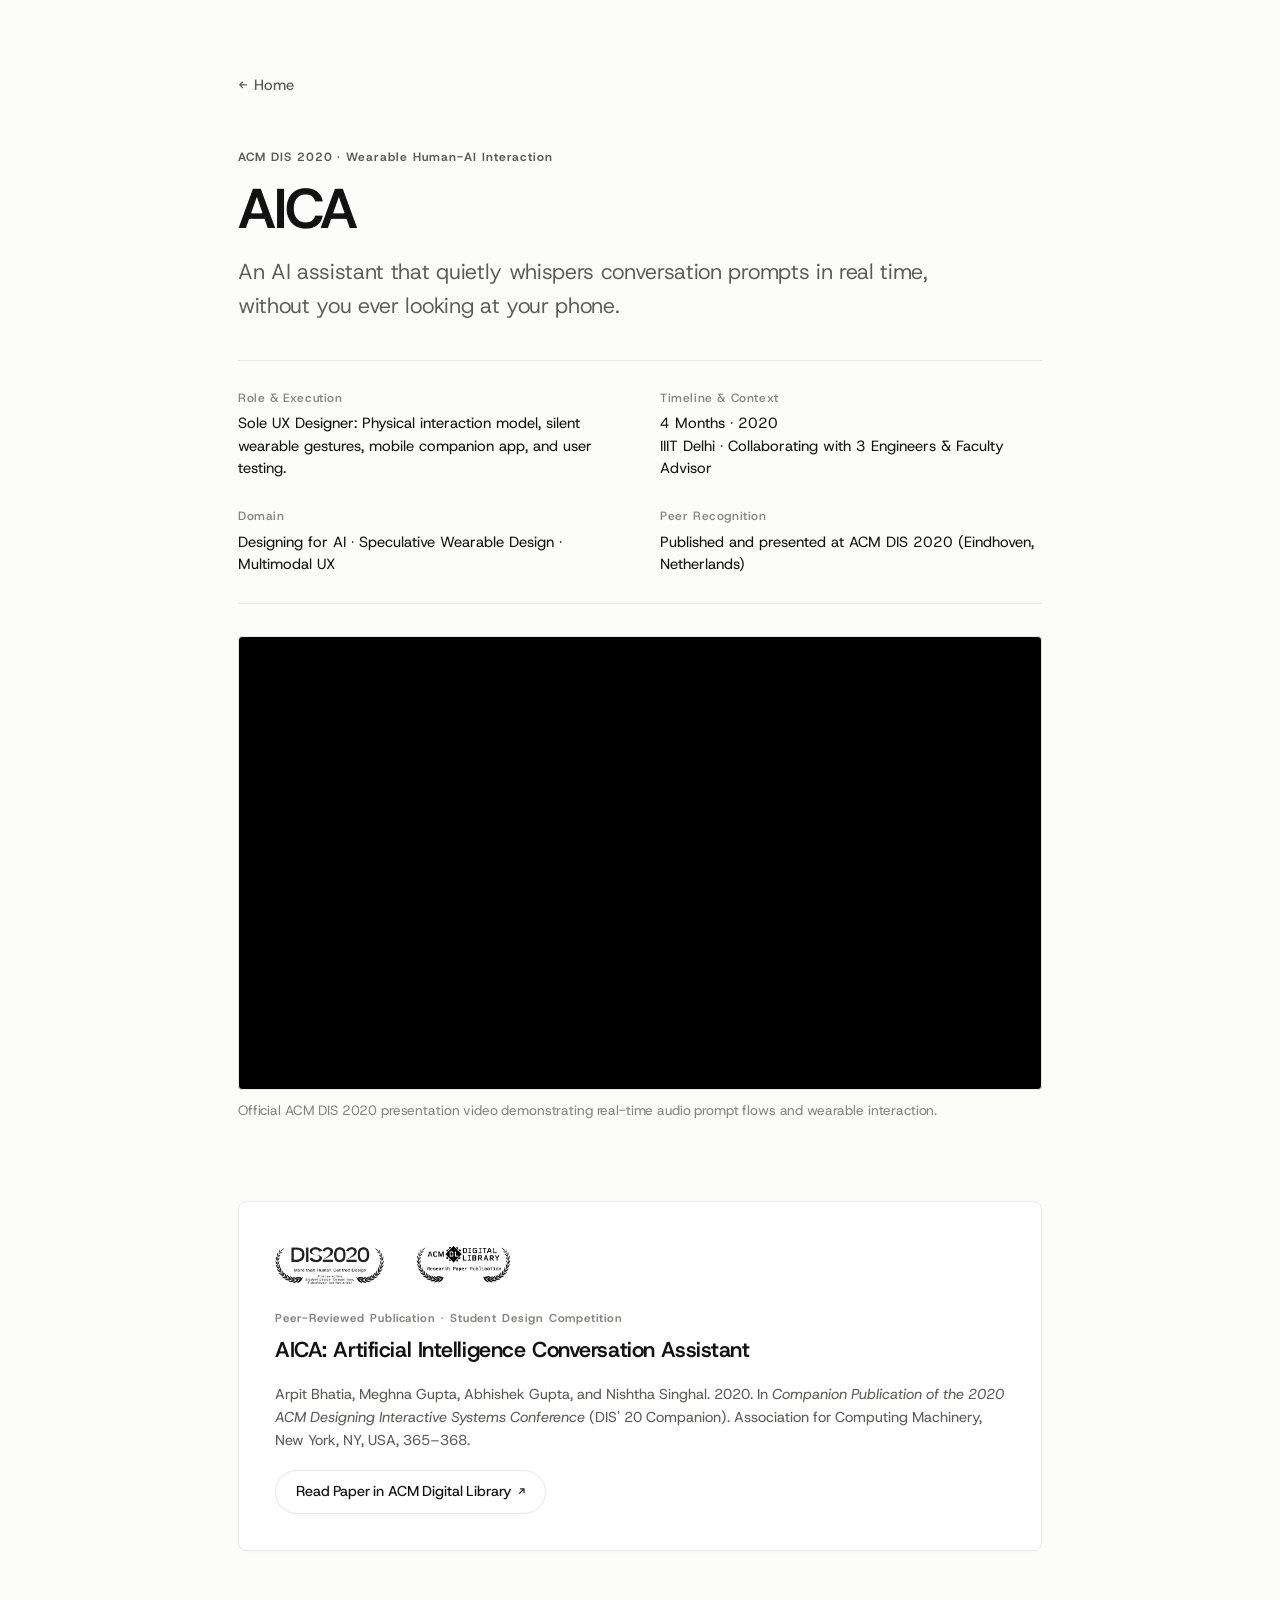
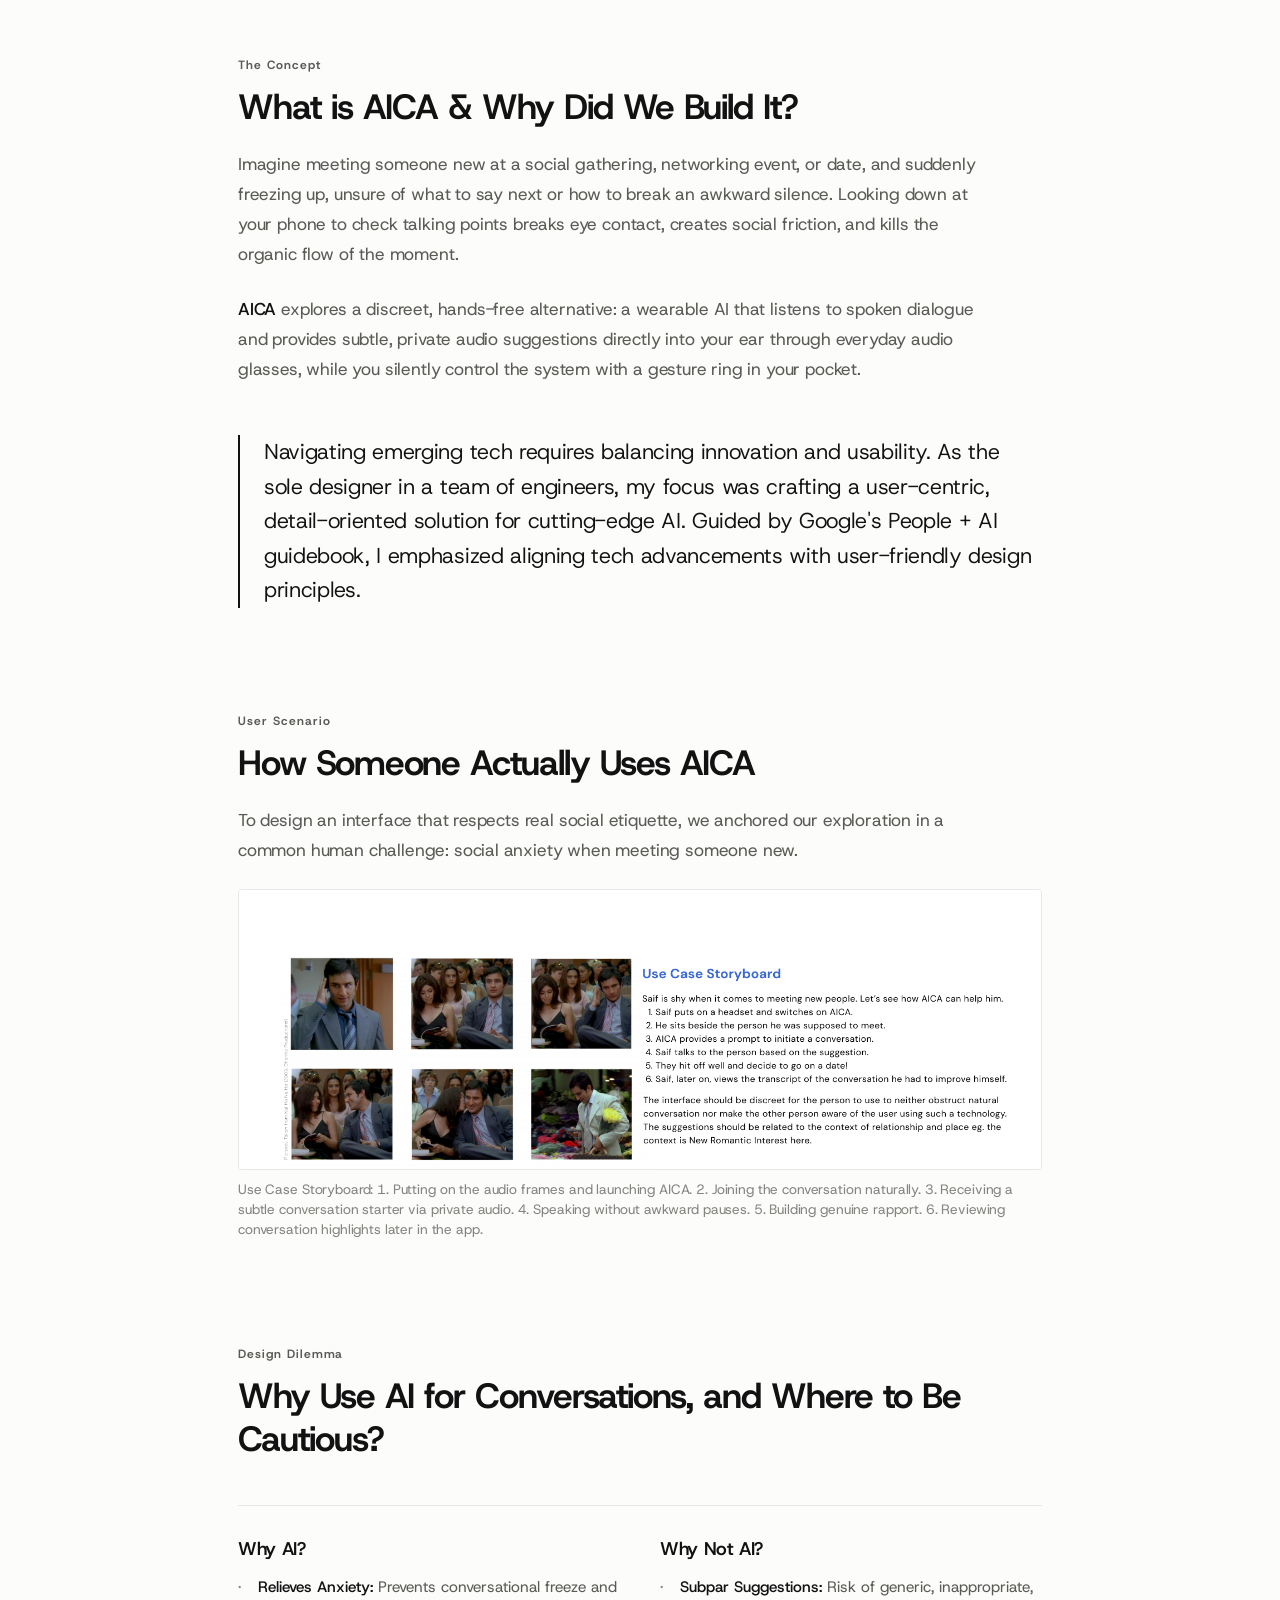
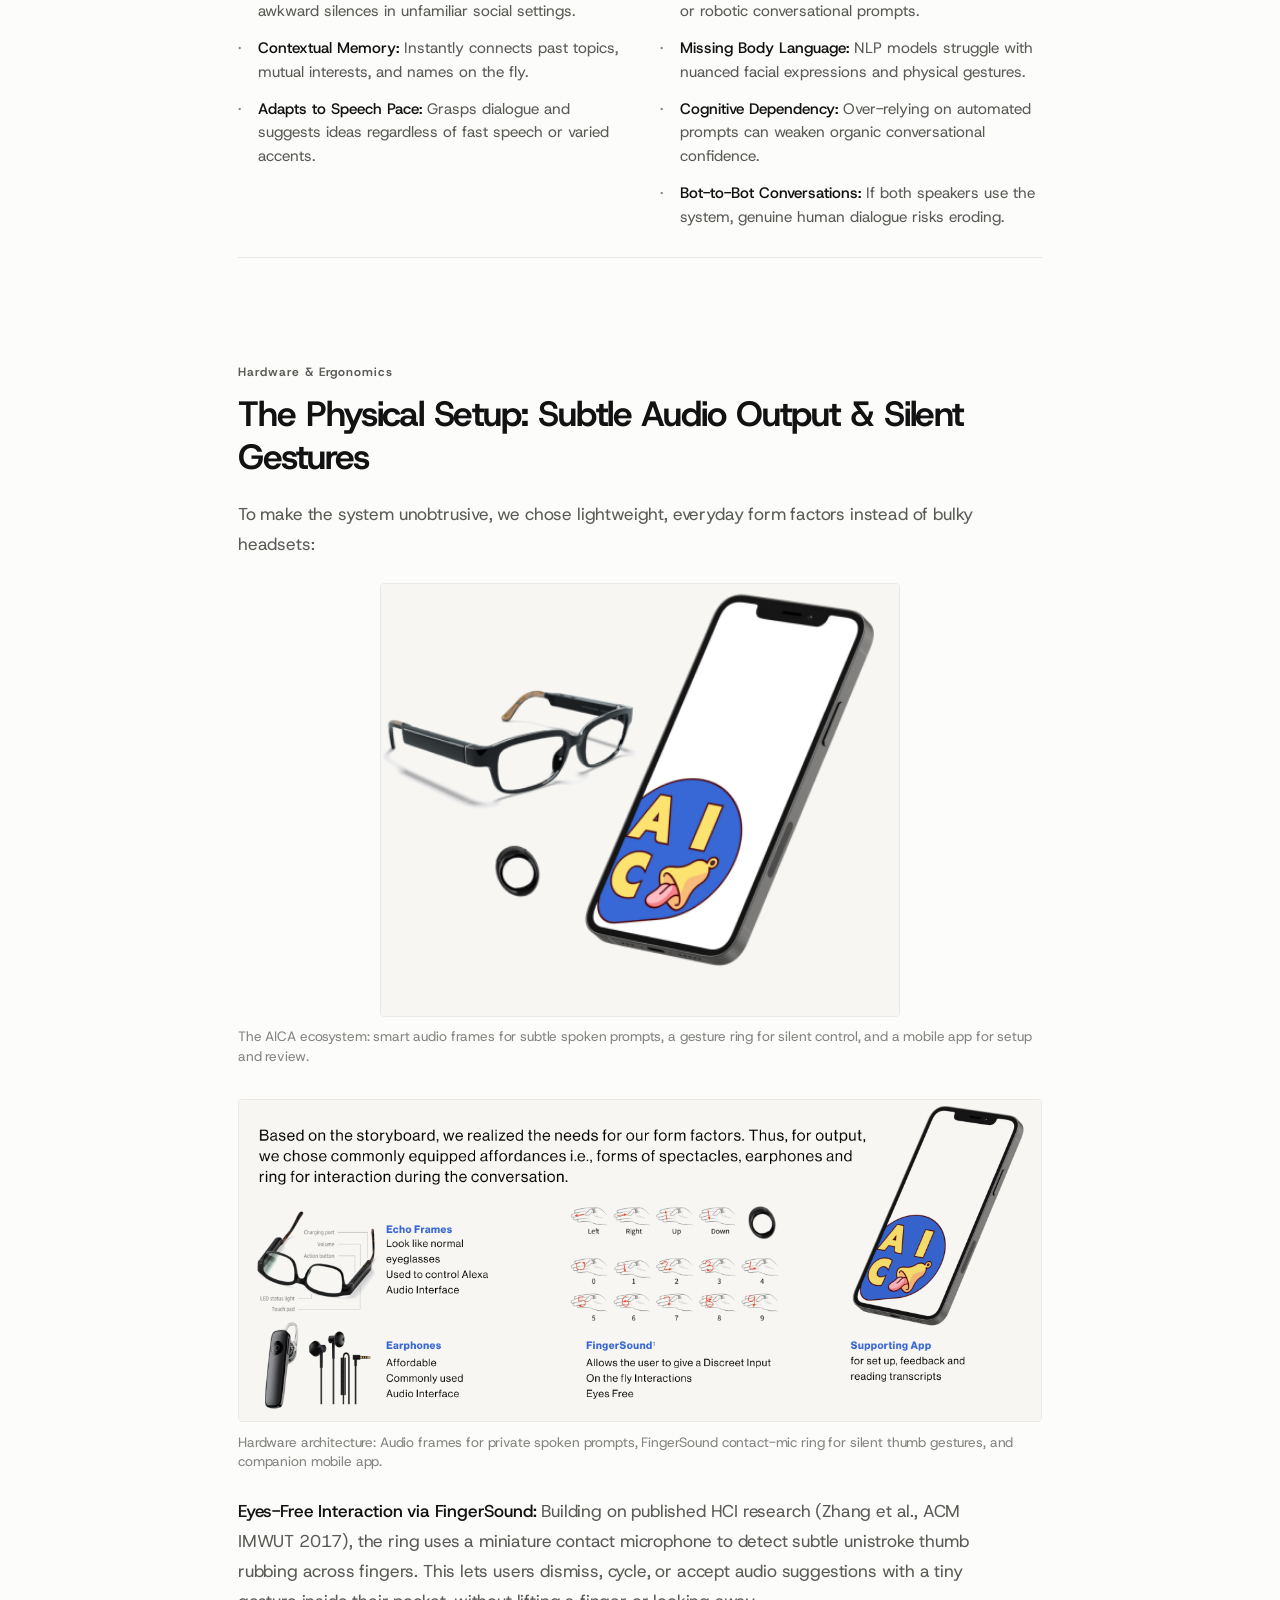
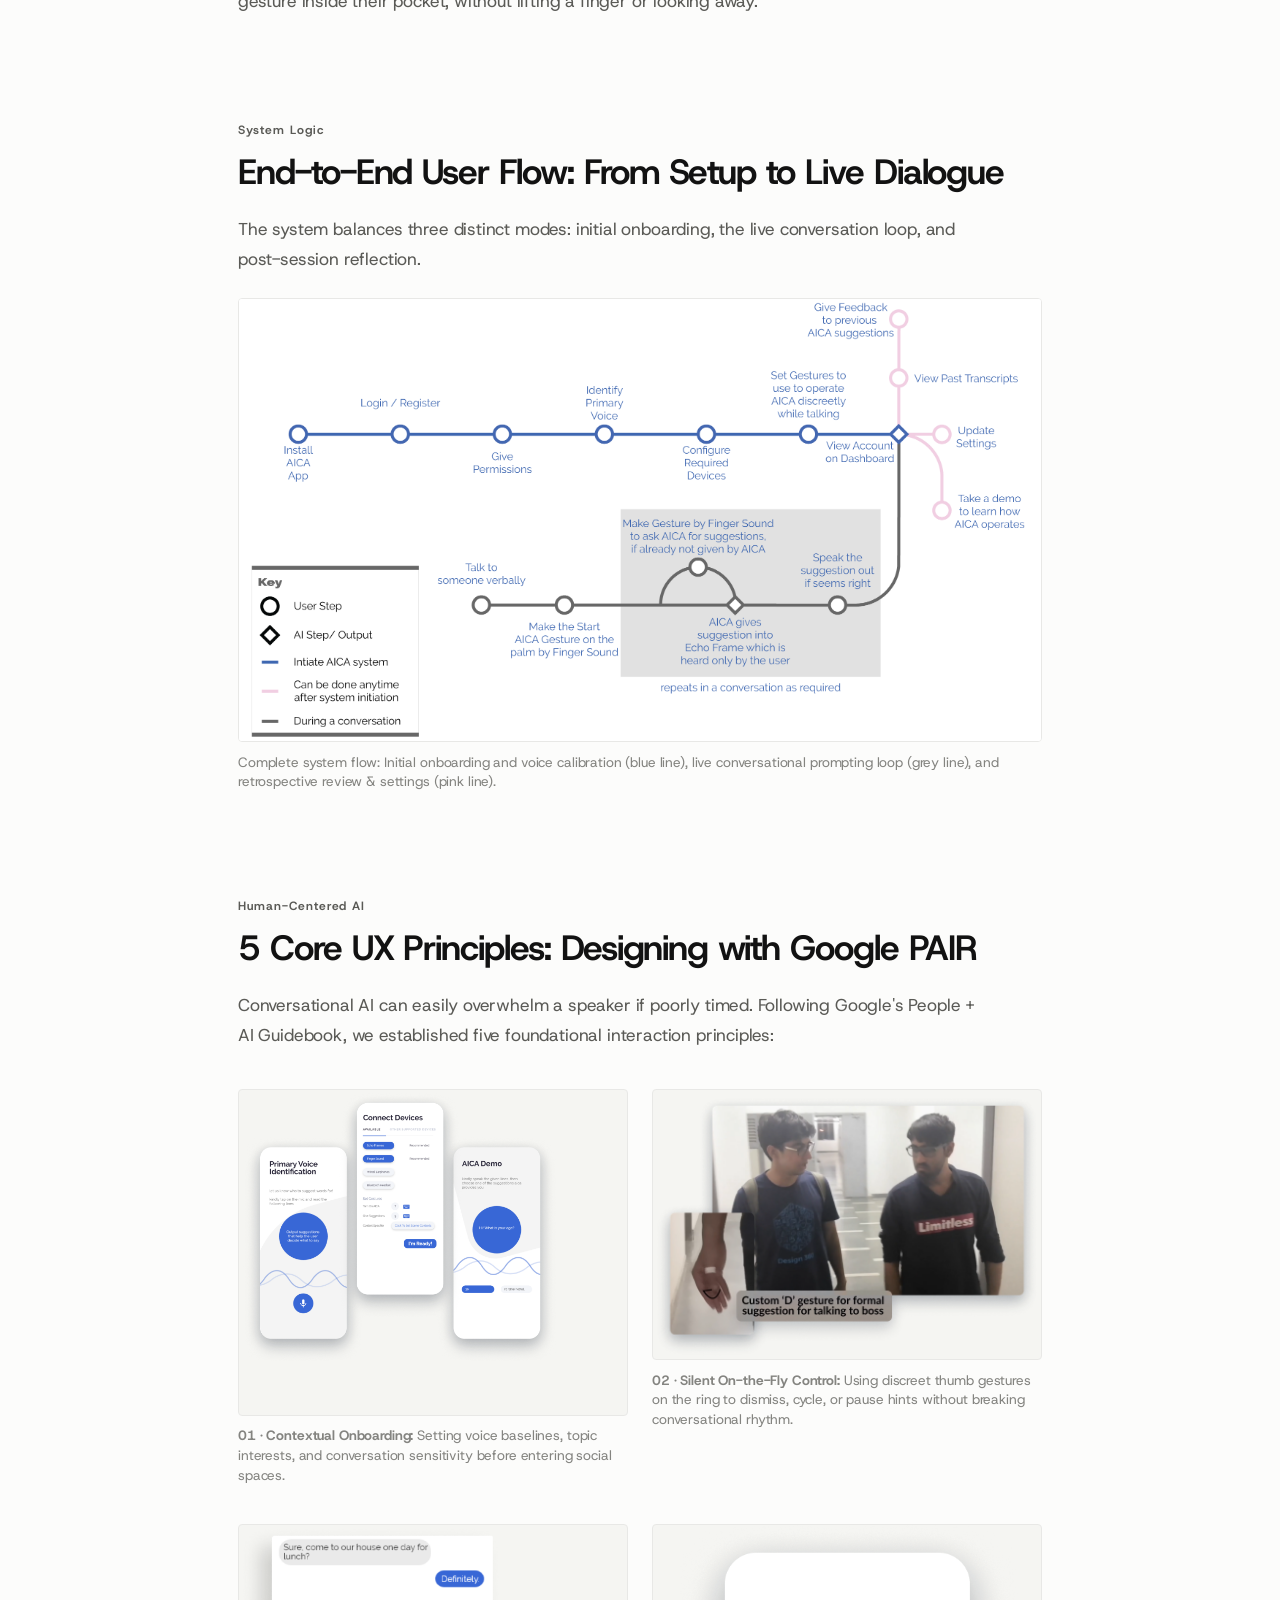
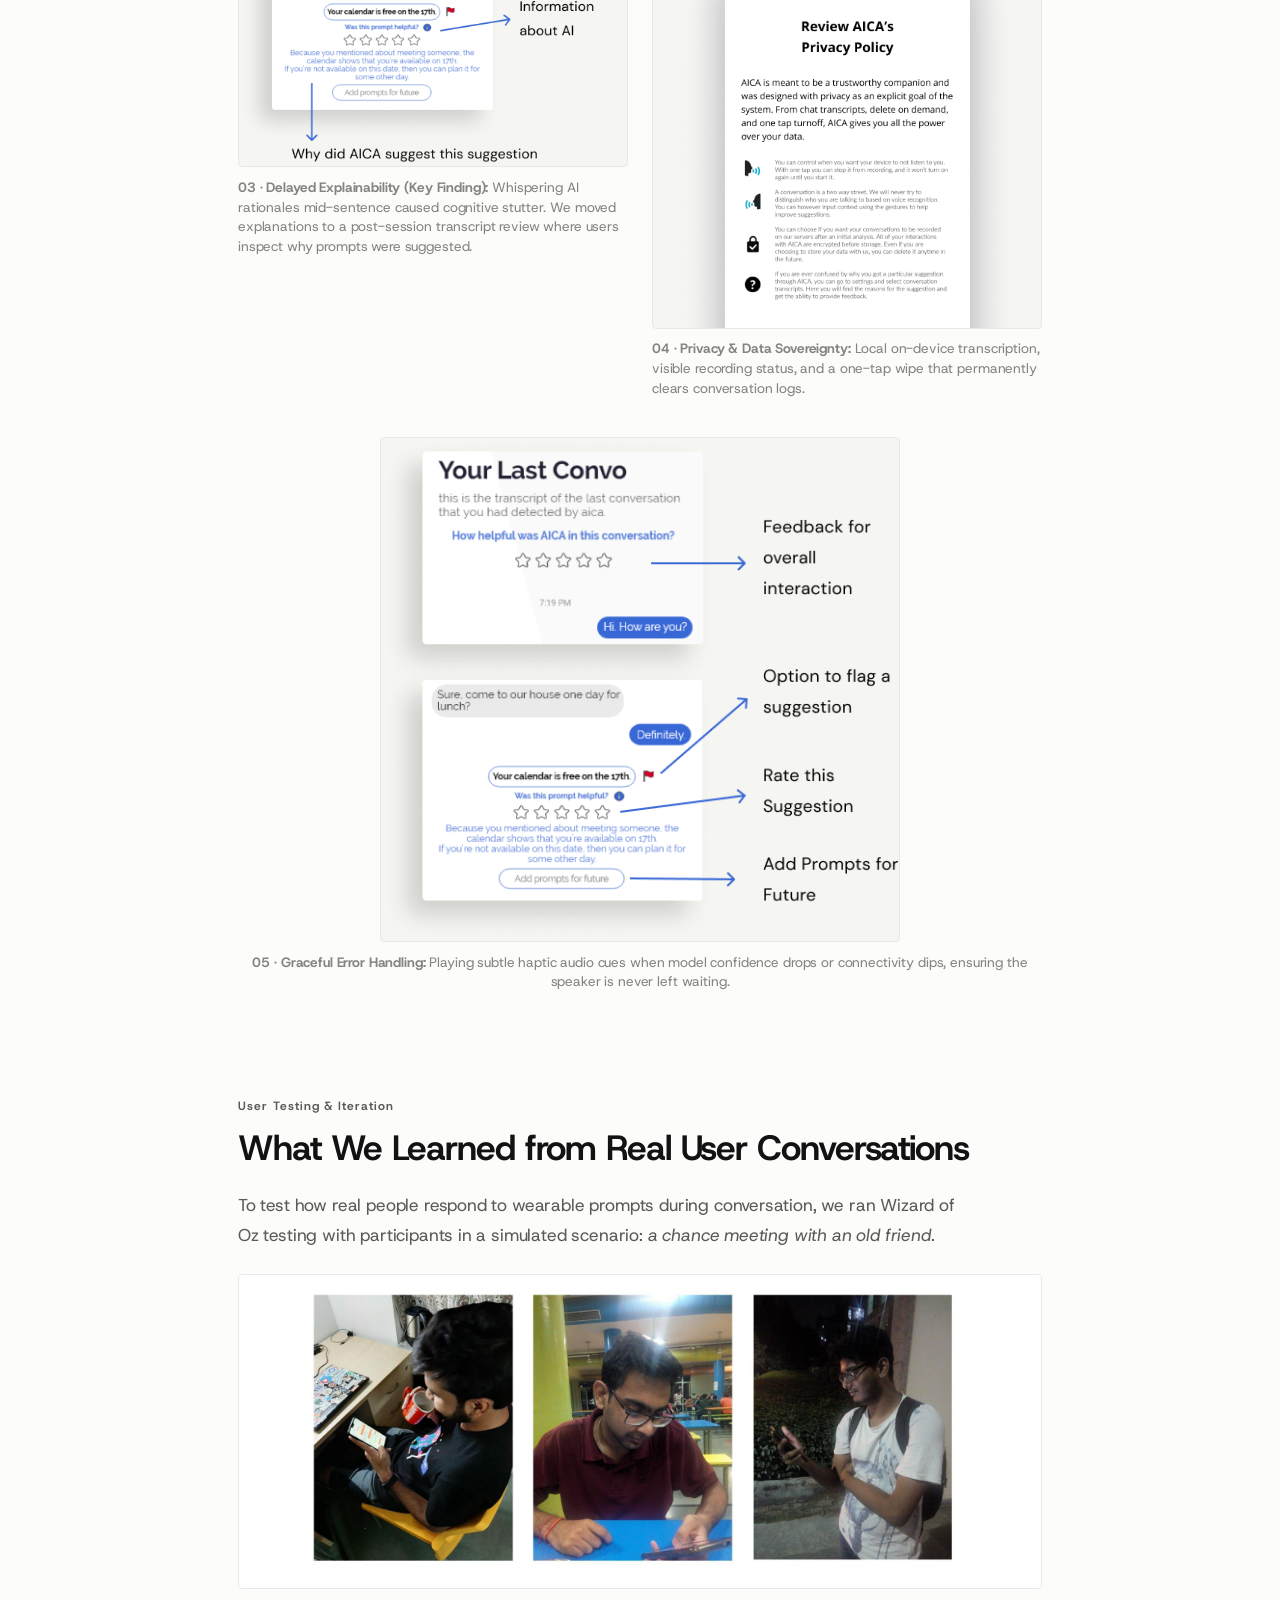
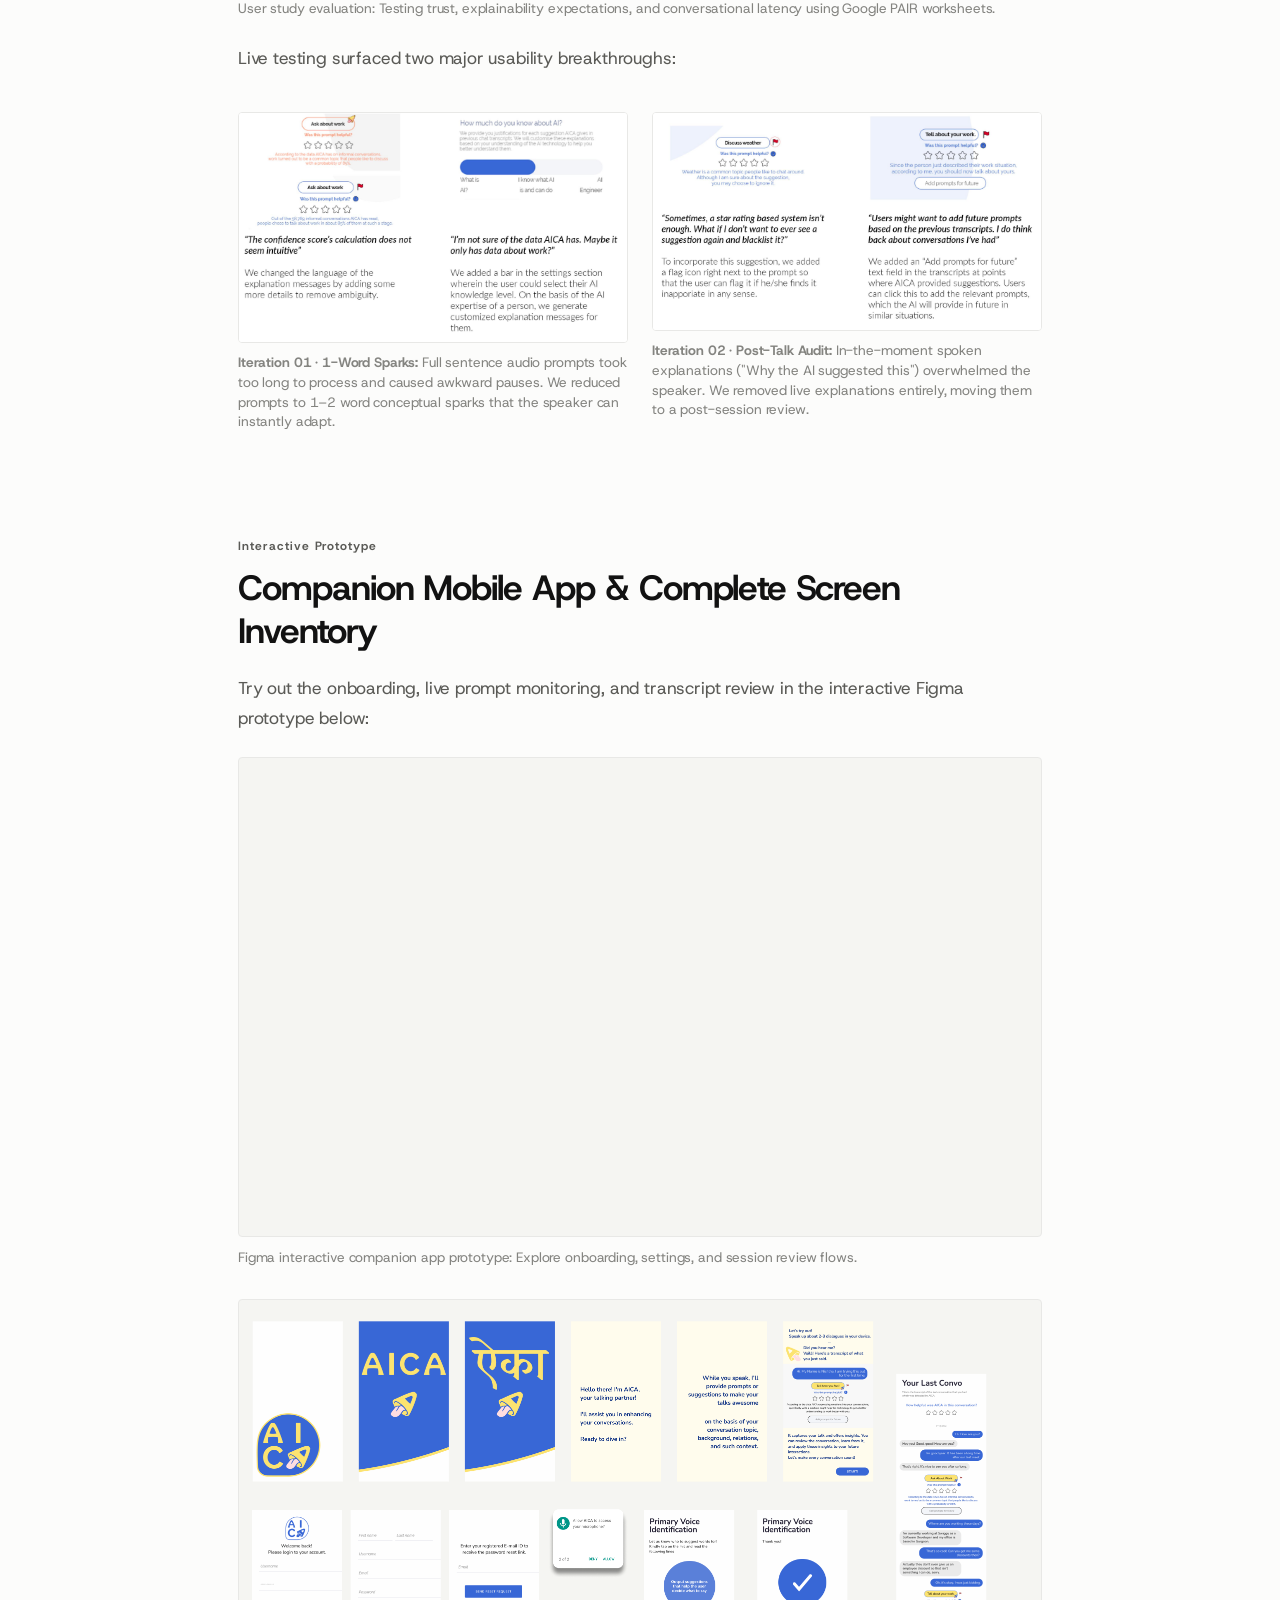
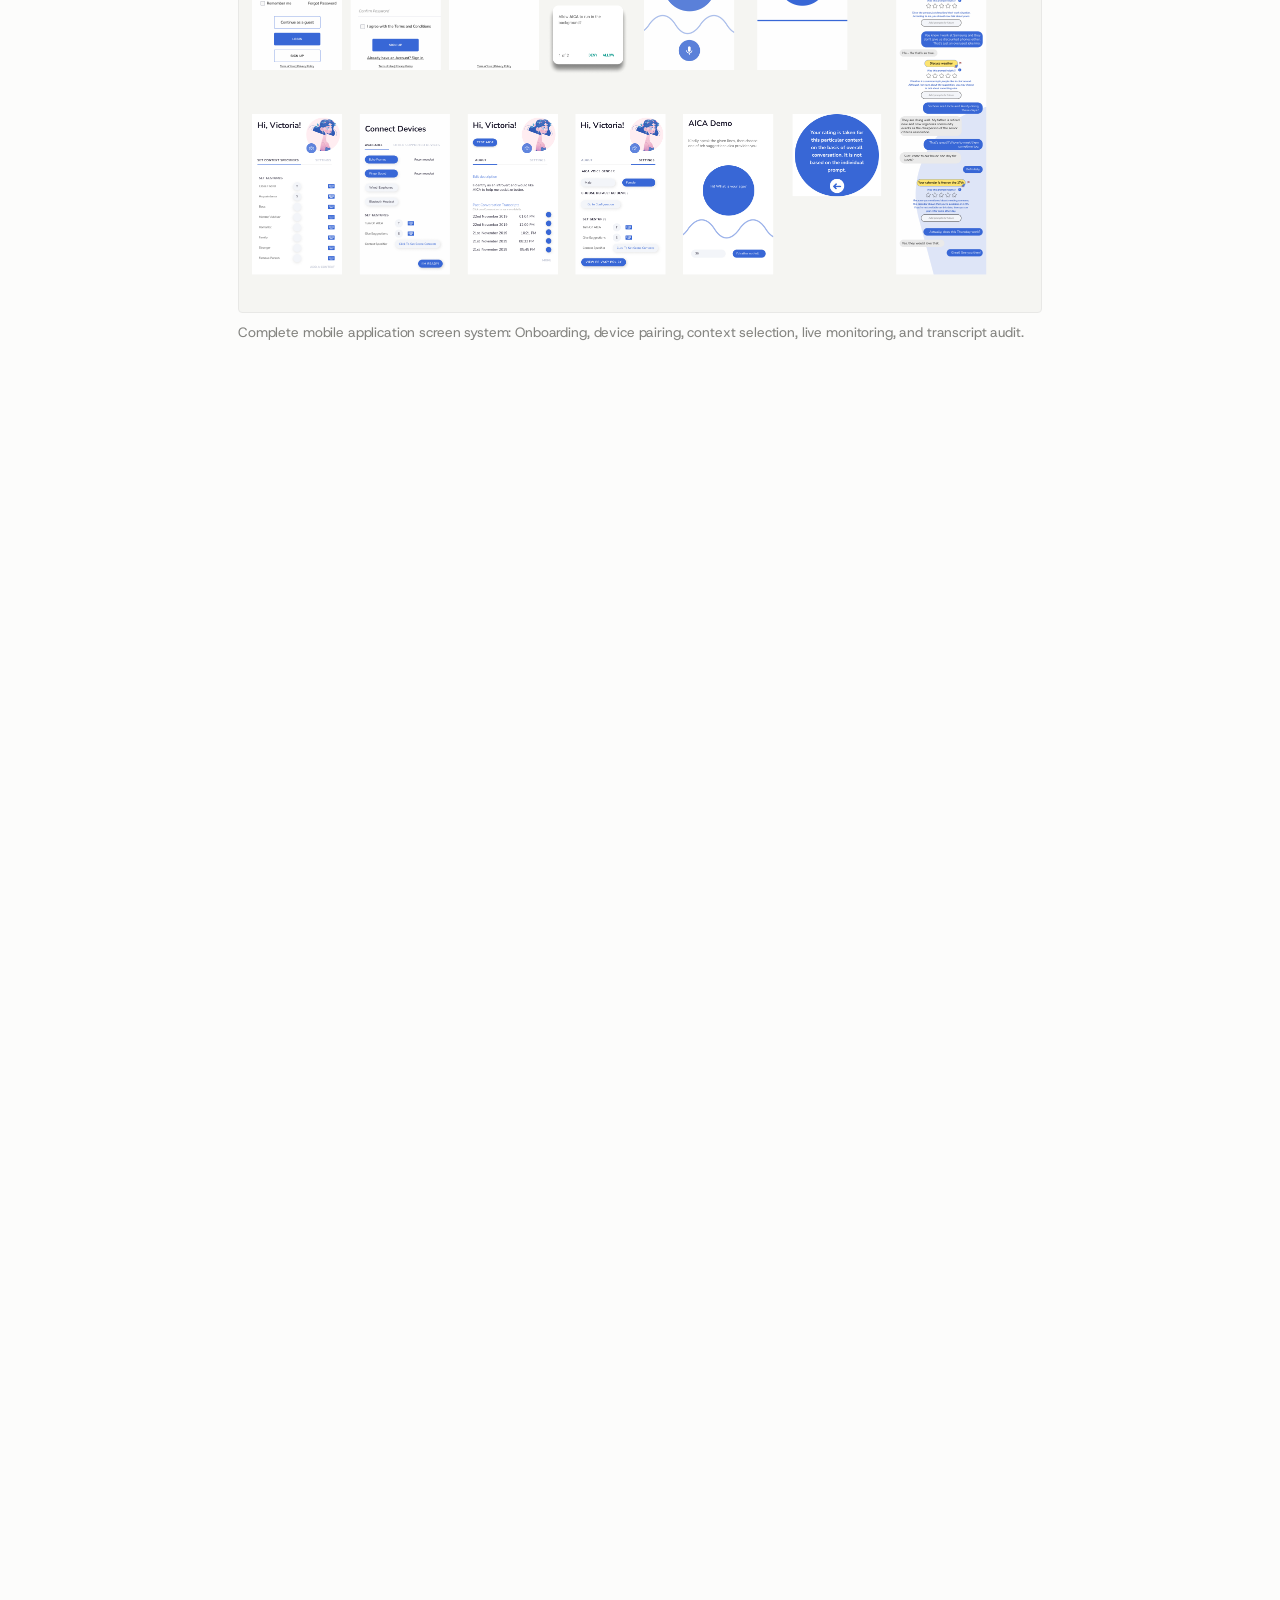
==== aica.html @ 78f3335f "Publish portfolio: Sonder, EmoTat, AICA, Rani's Case Files, Uncertainty" ====
<!DOCTYPE html>
<html lang="en">
<head>
  <meta charset="UTF-8">
  <meta name="viewport" content="width=device-width, initial-scale=1.0">
  <title>AICA · Nishtha Singhal</title>
  <meta name="description" content="AICA: Wearable AI conversation assistant exploring real-time audio prompting in face-to-face dialogue. Published at ACM DIS 2020.">
  
  <!-- Modern Typefaces: Geist & Host Grotesk -->
  <link rel="preconnect" href="https://fonts.googleapis.com">
  <link rel="preconnect" href="https://fonts.gstatic.com" crossorigin>
  <link href="https://fonts.googleapis.com/css2?family=Geist:wght@300;400;500;600;700&family=Host+Grotesk:wght@300;400;500;600;700&display=swap" rel="stylesheet">
  
  <link rel="stylesheet" href="style.css">
</head>
<body>

  <main class="page-container">

    <!-- Top Navigation -->
    <nav class="case-nav fade-in">
      <a href="index.html" class="back-link">
        <span class="back-arrow" aria-hidden="true">←</span>
        <span>Home</span>
      </a>
    </nav>

    <!-- Case Header -->
    <header class="case-header fade-in">
      <span class="eyebrow-label">ACM DIS 2020 · Wearable Human-AI Interaction</span>
      <h1 class="case-title">AICA</h1>
      <p class="case-subtitle">
        An AI assistant that quietly whispers conversation prompts in real time, without you ever looking at your phone.
      </p>

      <div class="case-meta-grid">
        <div class="meta-item">
          <span class="meta-label">Role &amp; Execution</span>
          <span class="meta-value">Sole UX Designer: Physical interaction model, silent wearable gestures, mobile companion app, and user testing.</span>
        </div>
        <div class="meta-item">
          <span class="meta-label">Timeline &amp; Context</span>
          <span class="meta-value">4 Months · 2020<br>IIIT Delhi · Collaborating with 3 Engineers &amp; Faculty Advisor</span>
        </div>
        <div class="meta-item">
          <span class="meta-label">Domain</span>
          <span class="meta-value">Designing for AI · Speculative Wearable Design · Multimodal UX</span>
        </div>
        <div class="meta-item">
          <span class="meta-label">Peer Recognition</span>
          <span class="meta-value">Published and presented at ACM DIS 2020 (Eindhoven, Netherlands)</span>
        </div>
      </div>

      <!-- Official Walkthrough Video -->
      <div class="video-frame" style="margin-top: 2rem;">
        <iframe 
          src="https://www.youtube.com/embed/YaKOw6scl_E?rel=0&amp;controls=1&amp;autoplay=0&amp;mute=0&amp;vq=hd1080&amp;hd=1" 
          title="AICA: Artificial Intelligence Conversation Assistant | DIS 2020" 
          allow="accelerometer; autoplay; clipboard-write; encrypted-media; gyroscope; picture-in-picture" 
          allowfullscreen>
        </iframe>
      </div>
      <p class="media-caption">Official ACM DIS 2020 presentation video demonstrating real-time audio prompt flows and wearable interaction.</p>
    </header>

    <!-- Academic Recognition & Published Paper Card -->
    <section class="case-section fade-in">
      <div class="paper-card">
        <div class="paper-badges">
          <img 
            src="assets/aica/dis2020-badge.png" 
            alt="ACM DIS 2020 Conference badge" 
            class="paper-badge-img"
            loading="lazy"
          >
          <img 
            src="assets/aica/acmdl-badge.png" 
            alt="ACM Digital Library badge" 
            class="paper-badge-img"
            loading="lazy"
          >
        </div>
        <div>
          <span class="paper-meta">Peer-Reviewed Publication · Student Design Competition</span>
          <h2 class="paper-title" style="margin-top: 0.35rem;">AICA: Artificial Intelligence Conversation Assistant</h2>
        </div>
        <p class="paper-citation">
          Arpit Bhatia, Meghna Gupta, Abhishek Gupta, and Nishtha Singhal. 2020. In <em>Companion Publication of the 2020 ACM Designing Interactive Systems Conference</em> (DIS' 20 Companion). Association for Computing Machinery, New York, NY, USA, 365–368.
        </p>
        <a href="https://dl.acm.org/doi/10.1145/3393914.3395899" target="_blank" rel="noopener noreferrer" class="contact-link" style="align-self: flex-start; font-size: 0.9rem;">
          <span>Read Paper in ACM Digital Library</span>
          <span class="link-arrow" aria-hidden="true">↗</span>
        </a>
      </div>
    </section>

    <!-- The Concept -->
    <section class="case-section fade-in">
      <p class="section-label">The Concept</p>
      <h2 class="section-heading">What is AICA &amp; Why Did We Build It?</h2>
      <p class="body-paragraph">
        Imagine meeting someone new at a social gathering, networking event, or date, and suddenly freezing up, unsure of what to say next or how to break an awkward silence. Looking down at your phone to check talking points breaks eye contact, creates social friction, and kills the organic flow of the moment.
      </p>
      <p class="body-paragraph">
        <strong>AICA</strong> explores a discreet, hands-free alternative: a wearable AI that listens to spoken dialogue and provides subtle, private audio suggestions directly into your ear through everyday audio glasses, while you silently control the system with a gesture ring in your pocket.
      </p>

      <blockquote class="quote-block">
        <p class="quote-text">
          Navigating emerging tech requires balancing innovation and usability. As the sole designer in a team of engineers, my focus was crafting a user-centric, detail-oriented solution for cutting-edge AI. Guided by Google's People + AI guidebook, I emphasized aligning tech advancements with user-friendly design principles.
        </p>
      </blockquote>
    </section>

    <!-- The Real-Life Use Case -->
    <section class="case-section fade-in">
      <p class="section-label">User Scenario</p>
      <h2 class="section-heading">How Someone Actually Uses AICA</h2>
      <p class="body-paragraph">
        To design an interface that respects real social etiquette, we anchored our exploration in a common human challenge: social anxiety when meeting someone new.
      </p>

      <div class="media-frame">
        <img 
          src="assets/aica/interaction-scenarios.png" 
          alt="Use case storyboard walking through an everyday social scenario with AICA" 
          loading="lazy"
        >
      </div>
      <p class="media-caption">Use Case Storyboard: 1. Putting on the audio frames and launching AICA. 2. Joining the conversation naturally. 3. Receiving a subtle conversation starter via private audio. 4. Speaking without awkward pauses. 5. Building genuine rapport. 6. Reviewing conversation highlights later in the app.</p>
    </section>

    <!-- The Dilemma: Why AI vs Why Not AI -->
    <section class="case-section fade-in">
      <p class="section-label">Design Dilemma</p>
      <h2 class="section-heading">Why Use AI for Conversations, and Where to Be Cautious?</h2>
      
      <div class="comparison-grid">
        <div>
          <h3 class="comparison-col-title">Why AI?</h3>
          <ul class="comparison-list">
            <li><strong>Relieves Anxiety:</strong> Prevents conversational freeze and awkward silences in unfamiliar social settings.</li>
            <li><strong>Contextual Memory:</strong> Instantly connects past topics, mutual interests, and names on the fly.</li>
            <li><strong>Adapts to Speech Pace:</strong> Grasps dialogue and suggests ideas regardless of fast speech or varied accents.</li>
          </ul>
        </div>
        <div>
          <h3 class="comparison-col-title">Why Not AI?</h3>
          <ul class="comparison-list">
            <li><strong>Subpar Suggestions:</strong> Risk of generic, inappropriate, or robotic conversational prompts.</li>
            <li><strong>Missing Body Language:</strong> NLP models struggle with nuanced facial expressions and physical gestures.</li>
            <li><strong>Cognitive Dependency:</strong> Over-relying on automated prompts can weaken organic conversational confidence.</li>
            <li><strong>Bot-to-Bot Conversations:</strong> If both speakers use the system, genuine human dialogue risks eroding.</li>
          </ul>
        </div>
      </div>
    </section>

    <!-- Hardware & Micro-Gestures (ENLARGED) -->
    <section class="case-section fade-in">
      <p class="section-label">Hardware &amp; Ergonomics</p>
      <h2 class="section-heading">The Physical Setup: Subtle Audio Output &amp; Silent Gestures</h2>
      <p class="body-paragraph">
        To make the system unobtrusive, we chose lightweight, everyday form factors instead of bulky headsets:
      </p>

      <!-- Hardware Trio Overview -->
      <div class="media-frame media-frame-half">
        <img 
          src="assets/aica/devices.png" 
          alt="AICA hardware trio: smart audio frames, FingerSound gesture ring, and companion phone app" 
          loading="lazy"
        >
      </div>
      <p class="media-caption">The AICA ecosystem: smart audio frames for subtle spoken prompts, a gesture ring for silent control, and a mobile app for setup and review.</p>

      <!-- Enlarged Full-Width Hardware Architecture Diagram -->
      <div class="media-frame" style="margin-top: 2rem;">
        <img 
          src="assets/aica/architecture-hardware.png" 
          alt="Detailed hardware architecture diagram showing Echo Frames, earphones, FingerSound gesture ring, and companion app" 
          loading="lazy"
        >
      </div>
      <p class="media-caption">Hardware architecture: Audio frames for private spoken prompts, FingerSound contact-mic ring for silent thumb gestures, and companion mobile app.</p>

      <p class="body-paragraph" style="margin-top: 1.5rem;">
        <strong>Eyes-Free Interaction via FingerSound:</strong> Building on published HCI research (Zhang et al., ACM IMWUT 2017), the ring uses a miniature contact microphone to detect subtle unistroke thumb rubbing across fingers. This lets users dismiss, cycle, or accept audio suggestions with a tiny gesture inside their pocket, without lifting a finger or looking away.
      </p>
    </section>

    <!-- User & System Flow (ENLARGED) -->
    <section class="case-section fade-in">
      <p class="section-label">System Logic</p>
      <h2 class="section-heading">End-to-End User Flow: From Setup to Live Dialogue</h2>
      <p class="body-paragraph">
        The system balances three distinct modes: initial onboarding, the live conversation loop, and post-session reflection.
      </p>

      <!-- Enlarged Full-Width System Flow Diagram -->
      <div class="media-frame">
        <img 
          src="assets/aica/system-flow.png" 
          alt="End-to-end system flow diagram detailing user actions, AI responses, and conversational feedback loops" 
          loading="lazy"
        >
      </div>
      <p class="media-caption">Complete system flow: Initial onboarding and voice calibration (blue line), live conversational prompting loop (grey line), and retrospective review &amp; settings (pink line).</p>
    </section>

    <!-- 5 Core UX Principles (Compact 2-Column Layout) -->
    <section class="case-section fade-in">
      <p class="section-label">Human-Centered AI</p>
      <h2 class="section-heading">5 Core UX Principles: Designing with Google PAIR</h2>
      <p class="body-paragraph">
        Conversational AI can easily overwhelm a speaker if poorly timed. Following Google's People + AI Guidebook, we established five foundational interaction principles:
      </p>

      <!-- Row 1: Onboarding & On-the-Fly -->
      <div class="two-col-media">
        <div>
          <div class="media-frame">
            <img 
              src="assets/aica/onboarding.png" 
              alt="AICA onboarding screen" 
              loading="lazy"
            >
          </div>
          <p class="media-caption"><strong>01 · Contextual Onboarding:</strong> Setting voice baselines, topic interests, and conversation sensitivity before entering social spaces.</p>
        </div>
        <div>
          <div class="media-frame">
            <img 
              src="assets/aica/onfly-interaction.png" 
              alt="On-the-fly interaction controls" 
              loading="lazy"
            >
          </div>
          <p class="media-caption"><strong>02 · Silent On-the-Fly Control:</strong> Using discreet thumb gestures on the ring to dismiss, cycle, or pause hints without breaking conversational rhythm.</p>
        </div>
      </div>

      <!-- Row 2: Explainability & Privacy -->
      <div class="two-col-media" style="margin-top: 1.5rem;">
        <div>
          <div class="media-frame">
            <img 
              src="assets/aica/explainability.png" 
              alt="Delayed explainability transcript review screen" 
              loading="lazy"
            >
          </div>
          <p class="media-caption"><strong>03 · Delayed Explainability (Key Finding):</strong> Whispering AI rationales mid-sentence caused cognitive stutter. We moved explanations to a post-session transcript review where users inspect why prompts were suggested.</p>
        </div>
        <div>
          <div class="media-frame">
            <img 
              src="assets/aica/privacy-control.png" 
              alt="Privacy and data control screen" 
              loading="lazy"
            >
          </div>
          <p class="media-caption"><strong>04 · Privacy &amp; Data Sovereignty:</strong> Local on-device transcription, visible recording status, and a one-tap wipe that permanently clears conversation logs.</p>
        </div>
      </div>

      <!-- Row 3: Graceful Error Handling -->
      <div class="media-frame media-frame-half" style="margin-top: 1.5rem;">
        <img 
          src="assets/aica/feedback-errors.png" 
          alt="Graceful error handling and audio confidence cues" 
          loading="lazy"
        >
      </div>
      <p class="media-caption" style="text-align: center;"><strong>05 · Graceful Error Handling:</strong> Playing subtle haptic audio cues when model confidence drops or connectivity dips, ensuring the speaker is never left waiting.</p>
    </section>

    <!-- User Testing & Key Insights -->
    <section class="case-section fade-in">
      <p class="section-label">User Testing &amp; Iteration</p>
      <h2 class="section-heading">What We Learned from Real User Conversations</h2>
      <p class="body-paragraph">
        To test how real people respond to wearable prompts during conversation, we ran Wizard of Oz testing with participants in a simulated scenario: <em>a chance meeting with an old friend</em>.
      </p>

      <div class="media-frame">
        <img 
          src="assets/aica/userstudy.png" 
          alt="User study setup and evaluative research questions based on Google PAIR worksheets" 
          loading="lazy"
        >
      </div>
      <p class="media-caption">User study evaluation: Testing trust, explainability expectations, and conversational latency using Google PAIR worksheets.</p>

      <p class="body-paragraph" style="margin-top: 1.5rem;">
        Live testing surfaced two major usability breakthroughs:
      </p>

      <div class="two-col-media">
        <div>
          <div class="media-frame">
            <img src="assets/aica/iteration-1.png" alt="Design iteration 1: From full sentences to keyword fragments" loading="lazy">
          </div>
          <p class="media-caption"><strong>Iteration 01 · 1-Word Sparks:</strong> Full sentence audio prompts took too long to process and caused awkward pauses. We reduced prompts to 1–2 word conceptual sparks that the speaker can instantly adapt.</p>
        </div>
        <div>
          <div class="media-frame">
            <img src="assets/aica/iteration-2.png" alt="Design iteration 2: Shifting explanations to post-dialogue view" loading="lazy">
          </div>
          <p class="media-caption"><strong>Iteration 02 · Post-Talk Audit:</strong> In-the-moment spoken explanations ("Why the AI suggested this") overwhelmed the speaker. We removed live explanations entirely, moving them to a post-session review.</p>
        </div>
      </div>
    </section>

    <!-- Interactive Prototype & Screen System -->
    <section class="case-section fade-in">
      <p class="section-label">Interactive Prototype</p>
      <h2 class="section-heading">Companion Mobile App &amp; Complete Screen Inventory</h2>
      <p class="body-paragraph">
        Try out the onboarding, live prompt monitoring, and transcript review in the interactive Figma prototype below:
      </p>
      <div class="embed-frame">
        <iframe 
          src="https://www.figma.com/embed?embed_host=share&url=https%3A%2F%2Fwww.figma.com%2Fproto%2Fi16UdpGtxlNuhWK4Cj3a0W%2FAICA%3Fpage-id%3D1%253A2%26type%3Ddesign%26node-id%3D2-707%26viewport%3D1337%252C137%252C0.43%26scaling%3Dscale-down%26starting-point-node-id%3D2%253A771" 
          title="Figma Interactive Prototype for AICA"
          allowfullscreen>
        </iframe>
      </div>
      <p class="media-caption">Figma interactive companion app prototype: Explore onboarding, settings, and session review flows.</p>

      <!-- Complete Screen Inventory -->
      <div class="media-frame" style="margin-top: 2rem;">
        <img 
          src="assets/aica/all-screens.png" 
          alt="Complete UI screen inventory across onboarding, live prompting, and post-session review" 
          loading="lazy"
        >
      </div>
      <p class="media-caption">Complete mobile application screen system: Onboarding, device pairing, context selection, live monitoring, and transcript audit.</p>
    </section>

    <!-- Collapsible Research & Process Archive (Correctly Labeled & Matched) -->
    <section class="case-section fade-in">
      <p class="section-label">Process Archive</p>
      <h2 class="section-heading">Deep Dive: Research, IA &amp; Early Wireframes</h2>
      <p class="body-paragraph">
        For design leads and researchers interested in the methodology, explore the underlying research matrices, user interviews, journey maps, and low-fidelity wireframes:
      </p>

      <details class="archive-accordion">
        <summary class="archive-summary">
          <span class="archive-summary-title">
            <svg width="18" height="18" viewBox="0 0 24 24" fill="none" stroke="currentColor" stroke-width="2" stroke-linecap="round" stroke-linejoin="round" aria-hidden="true">
              <path d="M22 19a2 2 0 0 1-2 2H4a2 2 0 0 1-2-2V5a2 2 0 0 1 2-2h5l2 3h9a2 2 0 0 1 2 2z"></path>
            </svg>
            <span>Design Research &amp; Process Archive</span>
          </span>
          <span class="archive-summary-badge">Expand 7 Artifacts</span>
          <span class="archive-chevron" aria-hidden="true">▾</span>
        </summary>
        
        <div class="archive-body">
          
          <!-- Artifact 1: Problem Area & Double Diamond -->
          <div class="archive-item">
            <h4 class="archive-item-title">1. Problem Area &amp; Double Diamond Design Process</h4>
            <p class="archive-item-desc">Mapping conversational barriers such as social anxiety, low confidence, and language differences, structured across Discover, Define, Develop, and Deliver phases.</p>
            <div class="media-frame">
              <img 
                src="assets/aica/design-process.png" 
                alt="Double diamond design methodology and conversational barriers diagram" 
                loading="lazy"
              >
            </div>
          </div>

          <!-- Artifact 2: Secondary Research & Literature Review -->
          <div class="archive-item">
            <h4 class="archive-item-title">2. Secondary Research &amp; Literature Review</h4>
            <p class="archive-item-desc">Studying face-to-face communication inhibitions through clinical research papers (PubMed, ADAA), human-machine communication theory (Sherry Turkle), and prior conversational assistive tools.</p>
            <div class="media-frame">
              <img 
                src="assets/aica/user-research.png" 
                alt="Secondary research synthesis on social anxiety and communication studies" 
                loading="lazy"
              >
            </div>
          </div>

          <!-- Artifact 3: Primary Research & Thematic Affinity Mapping -->
          <div class="archive-item">
            <h4 class="archive-item-title">3. Primary Research &amp; Thematic Affinity Mapping</h4>
            <p class="archive-item-desc">Conducting semi-structured interviews with college students on conversational anxiety, clustering interview notes into thematic sticky groups, and synthesizing core user needs.</p>
            <div class="media-frame">
              <img 
                src="assets/aica/competitive-analysis.png" 
                alt="Primary user research, sticky note affinity mapping, and word cloud" 
                loading="lazy"
              >
            </div>
          </div>

          <!-- Artifact 4: Conversation Dynamics & Observation Studies -->
          <div class="archive-item">
            <h4 class="archive-item-title">4. Conversation Dynamics &amp; Observation Studies</h4>
            <p class="archive-item-desc">Observing five-minute conversations between strangers versus pairs of friends to benchmark conversational cadence and pause lengths (averaging 3 to 5 seconds among strangers).</p>
            <div class="media-frame">
              <img 
                src="assets/aica/information-architecture.png" 
                alt="Observational study comparing stranger and friend conversation dynamics" 
                loading="lazy"
              >
            </div>
          </div>

          <!-- Artifact 5: Existing Interventions & Competitive Landscape -->
          <div class="archive-item">
            <h4 class="archive-item-title">5. Existing Interventions &amp; Market Landscape</h4>
            <p class="archive-item-desc">Benchmarking speech coaching tools (LikeSo), small-talk prompt apps, and text prediction models (Gmail Smart Compose) to identify the gap for real-time spoken assistance.</p>
            <div class="media-frame">
              <img 
                src="assets/aica/emotional-journey.png" 
                alt="Competitive analysis of existing assistive speech products and interventions" 
                loading="lazy"
              >
            </div>
          </div>

          <!-- Artifact 6: Google PAIR AI Design Goals -->
          <div class="archive-item">
            <h4 class="archive-item-title">6. Core AI Design Tenets (Google PAIR)</h4>
            <p class="archive-item-desc">Formulating system goals based on human-centered AI principles: unobtrusiveness, contextual adaptation, user privacy, retrospective explainability, and ongoing feedback.</p>
            <div class="media-frame">
              <img 
                src="assets/aica/google-pair.png" 
                alt="Core human-centered AI design goals mapping" 
                loading="lazy"
              >
            </div>
          </div>

          <!-- Artifact 7: Early Wireframes -->
          <div class="archive-item">
            <h4 class="archive-item-title">7. Low-Fidelity Wireframes &amp; Layout Exploration</h4>
            <p class="archive-item-desc">Iterative structural exploration of the mobile companion application and wearable notification cards.</p>
            <div class="media-frame">
              <img 
                src="assets/aica/wireframes.png" 
                alt="Early low fidelity wireframe iterations" 
                loading="lazy"
              >
            </div>
          </div>

        </div>
      </details>
    </section>

    <!-- Critical Speculative Reflection -->
    <section class="case-section fade-in">
      <p class="section-label">Critical Reflection</p>
      <h2 class="section-heading">The Ethics of Algorithmic Rapport</h2>
      <p class="body-paragraph">
        Speculative design exists to stress-test technology before it becomes ubiquitous. Solely optimizing conversational AI for one individual carries significant societal risks:
      </p>
      <p class="body-paragraph">
        <strong>The Asymmetrical Mirror:</strong> If an AI covertly analyzes conversation partners to maximize persuasion, it could build targeted psychological profiles of friends and colleagues. Over time, it could make fundamentally incompatible people appear harmonious, replacing genuine human rapport with synthetic manipulation.
      </p>
      <p class="body-paragraph">
        <strong>The Surveillance Panopticon:</strong> Private face-to-face conversation is one of the last sanctuaries of unrecorded human thought. Centralizing spoken dialogue creates grave privacy risks. AICA demonstrates why conversation AI must process data strictly on-device, remain decentralized, and give users absolute sovereignty over their words.
      </p>
    </section>

    <!-- Project Pagination Nav -->
    <nav class="pagination-nav fade-in" aria-label="Project Navigation">
      <a href="emotat.html" class="pagination-item">
        <span class="pagination-label">Previous Project</span>
        <span class="pagination-title">← EmoTat</span>
      </a>
      <a href="index.html" class="pagination-item next">
        <span class="pagination-label">Overview</span>
        <span class="pagination-title">All Projects ↗</span>
      </a>
    </nav>

    <!-- Bottom Footer -->
    <footer class="portfolio-footer fade-in">
      <div class="footer-inner">
        <p class="footer-callout">
          Open to conversations about interactive and experience&nbsp;design
        </p>
        <nav class="footer-contacts" aria-label="Contact links">
          <a href="mailto:nishthasinghal.in@gmail.com" class="contact-link">
            <span>nishthasinghal.in@gmail.com</span>
            <span class="link-arrow" aria-hidden="true">↗</span>
          </a>
          <a href="https://www.linkedin.com/in/nishthasinghal12/" target="_blank" rel="noopener noreferrer" class="contact-link">
            <span>LinkedIn</span>
            <span class="link-arrow" aria-hidden="true">↗</span>
          </a>
        </nav>
      </div>
    </footer>

  </main>

  <script src="script.js"></script>
</body>
</html>
---- style.css ----
@import url('https://fonts.googleapis.com/css2?family=Geist:wght@300;400;500;600;700&family=Host+Grotesk:wght@300;400;500;600;700&display=swap');

/* ==========================================================================
   MINIMAL SOPHISTICATED STUDIO DESIGN SYSTEM
   Grayscale with warm tones. Clean, theatrical, art-exhibition presence.
   Typeface: Geist / Host Grotesk
   Palette: Warm gallery off-white (#fcfcfb), deep warm ink (#121212),
   refined warm charcoal (#5a5a56), muted gray (#848480), hairline borders (#e8e8e6).
   Zero neon gradients. Generous white space. Calm gentle fades.
   ========================================================================== */

:root {
  --font-family: 'Host Grotesk', 'Geist', -apple-system, BlinkMacSystemFont, 'Segoe UI', Roboto, Helvetica, Arial, sans-serif;

  /* Grayscale Palette with Warm Tones */
  --color-bg: #fcfcfb;
  --color-surface: #f5f5f2;
  --color-surface-hover: #eeeeea;
  --color-card-bg: #ffffff;
  --color-text-primary: #121212;
  --color-text-secondary: #5a5a56;
  --color-text-tertiary: #848480;
  --color-border: #e8e8e6;
  --color-border-subtle: #f0f0ee;
  --color-quote-border: #121212;

  /* Layout Boundaries */
  --container-max-width: 900px;
  --container-padding: clamp(1.5rem, 5vw, 3rem);

  /* Spacing Scale */
  --spacing-xs: 6px;
  --spacing-sm: 16px;
  --spacing-md: 28px;
  --spacing-lg: 48px;
  --spacing-xl: 96px;

  /* Radii */
  --radius-sm: 4px;
  --radius-md: 8px;
}

/* ==========================================================================
   BASE RESET & CANVAS SETUP
   ========================================================================== */
*, *::before, *::after {
  box-sizing: border-box;
  margin: 0;
  padding: 0;
}

html {
  font-family: var(--font-family);
  background-color: var(--color-bg);
  color: var(--color-text-primary);
  -webkit-font-smoothing: antialiased;
  -moz-osx-font-smoothing: grayscale;
  text-rendering: optimizeLegibility;
  scroll-behavior: smooth;
}

body {
  min-height: 100vh;
  background-color: var(--color-bg);
  color: var(--color-text-primary);
  line-height: 1.65;
  font-size: 16px;
  overflow-x: hidden;
}

/* Page Container */
.page-container {
  max-width: var(--container-max-width);
  margin: 0 auto;
  padding-left: var(--container-padding);
  padding-right: var(--container-padding);
}

/* ==========================================================================
   EDITORIAL EYEBROW LABELS
   Clean, quiet uppercase markers
   ========================================================================== */
.eyebrow-label,
.section-label {
  display: inline-block;
  font-size: 0.75rem;
  font-weight: 650;
  letter-spacing: 0.08em;
  text-transform: none;
  color: var(--color-text-secondary);
  margin-bottom: 0.65rem;
}

/* ==========================================================================
   HOMEPAGE HERO HEADER
   ========================================================================== */
.hero-header {
  padding-top: clamp(80px, 14vh, 150px);
  padding-bottom: clamp(60px, 10vh, 100px);
}

.designer-name {
  font-size: clamp(2.2rem, 4.5vw, 3.2rem);
  font-weight: 600;
  letter-spacing: -0.035em;
  color: var(--color-text-primary);
  line-height: 1.15;
  margin-bottom: 1.25rem;
}

.designer-statement {
  font-size: clamp(1.1rem, 2vw, 1.35rem);
  font-weight: 350;
  line-height: 1.6;
  color: var(--color-text-secondary);
  letter-spacing: -0.015em;
  max-width: 660px;
}

/* ==========================================================================
   HOMEPAGE PROJECTS VERTICAL LIST
   ========================================================================== */
.projects-list {
  display: flex;
  flex-direction: column;
}

.project-item {
  margin-bottom: clamp(70px, 11vw, 120px);
}

.project-item:last-child {
  margin-bottom: 0;
}

.project-media-link {
  display: block;
  text-decoration: none;
  border-radius: var(--radius-sm);
  overflow: hidden;
  margin-bottom: 1.25rem;
  background-color: var(--color-surface);
}

.project-media-wrapper {
  position: relative;
  width: 100%;
  aspect-ratio: 4 / 3;
  background-color: var(--color-surface);
  overflow: hidden;
  border-radius: var(--radius-sm);
}

.project-image {
  width: 100%;
  height: 100%;
  object-fit: cover;
  display: block;
  transition: transform 0.6s cubic-bezier(0.16, 1, 0.3, 1);
  will-change: transform;
}

.project-item:hover .project-image {
  transform: scale(1.015);
}

.project-meta {
  display: flex;
  flex-direction: column;
  gap: 0.5rem;
}

.project-header-row {
  display: flex;
  align-items: baseline;
  justify-content: space-between;
  gap: 1rem;
}

.project-title {
  font-size: clamp(1.35rem, 2.3vw, 1.7rem);
  font-weight: 500;
  letter-spacing: -0.025em;
  color: var(--color-text-primary);
  line-height: 1.25;
}

.project-link {
  font-size: 0.925rem;
  font-weight: 450;
  color: var(--color-text-primary);
  text-decoration: none;
  display: inline-flex;
  align-items: center;
  gap: 0.35rem;
  white-space: nowrap;
  letter-spacing: -0.01em;
  padding: 0.25rem 0;
  position: relative;
}

.project-link::after {
  content: '';
  position: absolute;
  left: 0;
  bottom: 2px;
  width: 100%;
  height: 1px;
  background-color: currentColor;
  opacity: 0.25;
  transition: opacity 0.3s ease;
}

.project-link:hover::after,
.project-link:focus-visible::after {
  opacity: 1;
}

.link-arrow {
  display: inline-block;
  font-size: 0.95em;
  line-height: 1;
  transition: transform 0.3s cubic-bezier(0.16, 1, 0.3, 1);
  will-change: transform;
}

.project-link:hover .link-arrow,
.project-item:hover .link-arrow {
  transform: translate(2px, -2px);
}

.project-description {
  font-size: clamp(0.95rem, 1.35vw, 1.05rem);
  font-weight: 400;
  line-height: 1.6;
  color: var(--color-text-secondary);
  letter-spacing: -0.01em;
  max-width: 720px;
}

/* ==========================================================================
   CASE STUDY INNER PAGES
   ========================================================================== */
.case-nav {
  padding-top: clamp(48px, 8vh, 80px);
  margin-bottom: clamp(32px, 5vh, 56px);
}

.back-link {
  font-size: 0.925rem;
  font-weight: 450;
  color: var(--color-text-secondary);
  text-decoration: none;
  display: inline-flex;
  align-items: center;
  gap: 0.4rem;
  letter-spacing: -0.01em;
  transition: color 0.25s ease;
}

.back-link:hover {
  color: var(--color-text-primary);
}

.back-arrow {
  transition: transform 0.25s ease;
}

.back-link:hover .back-arrow {
  transform: translateX(-3px);
}

/* Case Header */
.case-header {
  margin-bottom: clamp(50px, 8vw, 80px);
}

.case-title {
  font-size: clamp(2.4rem, 5vw, 3.5rem);
  font-weight: 650;
  letter-spacing: -0.035em;
  color: var(--color-text-primary);
  line-height: 1.12;
  margin-bottom: 0.85rem;
}

.case-subtitle {
  font-size: clamp(1.1rem, 2vw, 1.35rem);
  font-weight: 350;
  line-height: 1.6;
  color: var(--color-text-secondary);
  letter-spacing: -0.015em;
  max-width: 740px;
  margin-bottom: 2.25rem;
}

/* Metadata Grid */
.case-meta-grid {
  display: grid;
  grid-template-columns: repeat(2, 1fr);
  gap: 1.75rem 2.5rem;
  padding: 1.75rem 0;
  border-top: 1px solid var(--color-border);
  border-bottom: 1px solid var(--color-border);
}

@media (max-width: 680px) {
  .case-meta-grid {
    grid-template-columns: 1fr;
    gap: 1.25rem;
  }
}

.meta-item {
  display: flex;
  flex-direction: column;
  gap: 0.25rem;
}

.meta-label {
  font-size: 0.75rem;
  text-transform: none;
  letter-spacing: 0.05em;
  color: var(--color-text-tertiary);
  font-weight: 500;
}

.meta-value {
  font-size: 0.925rem;
  color: var(--color-text-primary);
  font-weight: 400;
  line-height: 1.5;
}

/* ==========================================================================
   SECTIONS & EDITORIAL CONTENT
   ========================================================================== */
.case-section {
  margin-bottom: clamp(60px, 9vw, 100px);
}

.section-heading {
  font-size: clamp(1.6rem, 2.8vw, 2.2rem);
  font-weight: 650;
  letter-spacing: -0.03em;
  color: var(--color-text-primary);
  line-height: 1.22;
  margin-bottom: 1.25rem;
  max-width: 780px;
}

.body-paragraph {
  font-size: clamp(1rem, 1.35vw, 1.075rem);
  font-weight: 400;
  line-height: 1.75;
  color: var(--color-text-secondary);
  letter-spacing: -0.01em;
  margin-bottom: 1.5rem;
  max-width: 740px;
}

.body-paragraph:last-child {
  margin-bottom: 0;
}

.body-paragraph strong {
  font-weight: 500;
  color: var(--color-text-primary);
}

/* ==========================================================================
   STUDIO TAKEAWAYS STRIP
   ========================================================================== */
.takeaways-strip {
  display: grid;
  grid-template-columns: repeat(3, 1fr);
  gap: 1.5rem;
  margin: 1.5rem 0;
}

@media (max-width: 768px) {
  .takeaways-strip {
    grid-template-columns: 1fr;
  }
}

.takeaway-item {
  background: var(--color-surface);
  border: 1px solid var(--color-border);
  border-radius: var(--radius-sm);
  padding: 1.5rem 1.25rem;
  display: flex;
  flex-direction: column;
}

.takeaway-tag {
  font-size: 0.72rem;
  text-transform: none;
  letter-spacing: 0.05em;
  color: var(--color-text-tertiary);
  font-weight: 600;
  margin-bottom: 0.5rem;
}

.takeaway-heading {
  font-size: 1.2rem;
  font-weight: 600;
  line-height: 1.35;
  color: var(--color-text-primary);
  margin-bottom: 0.5rem;
}

.takeaway-text {
  font-size: 0.925rem;
  line-height: 1.55;
  color: var(--color-text-secondary);
}

/* ==========================================================================
   PULL QUOTE BLOCK
   ========================================================================== */
.quote-block {
  margin: clamp(2rem, 4vw, 3.25rem) 0;
  padding-left: 1.5rem;
  border-left: 2px solid var(--color-quote-border);
}

.quote-text {
  font-size: clamp(1.15rem, 2vw, 1.35rem);
  font-weight: 350;
  line-height: 1.6;
  color: var(--color-text-primary);
  letter-spacing: -0.015em;
}

.quote-text em {
  font-style: normal;
  font-weight: 500;
}

/* ==========================================================================
   MEDIA FRAMES & CONTAINERS
   ========================================================================== */
.media-container {
  margin: clamp(2rem, 4vw, 3rem) 0;
}

.media-frame {
  width: 100%;
  border-radius: var(--radius-sm);
  overflow: hidden;
  background-color: var(--color-surface);
  border: 1px solid var(--color-border);
}

.media-frame img {
  width: 100%;
  height: auto;
  display: block;
}

.media-caption {
  font-size: 0.85rem;
  color: var(--color-text-tertiary);
  margin-top: 0.65rem;
  letter-spacing: -0.01em;
  line-height: 1.45;
}

/* Video Frame (16:9 responsive) */
.video-frame {
  position: relative;
  width: 100%;
  padding-bottom: 56.25%;
  height: 0;
  border-radius: var(--radius-sm);
  overflow: hidden;
  background-color: #000;
  border: 1px solid var(--color-border);
}

.video-frame iframe {
  position: absolute;
  top: 0;
  left: 0;
  width: 100%;
  height: 100%;
  border: 0;
}

/* Embed Frame */
.embed-frame {
  position: relative;
  width: 100%;
  height: 480px;
  border-radius: var(--radius-sm);
  overflow: hidden;
  background-color: var(--color-surface);
  border: 1px solid var(--color-border);
}

.embed-frame iframe {
  width: 100%;
  height: 100%;
  border: 0;
}

/* ==========================================================================
   SYSTEM SCHEMATIC (1:1 Match with User's System Diagram)
   ========================================================================== */
.system-diagram {
  display: grid;
  grid-template-columns: 340px 1fr;
  gap: 2.25rem;
  background: var(--color-surface);
  border: 1px solid var(--color-border);
  border-radius: var(--radius-md);
  padding: clamp(1.5rem, 3.5vw, 2.25rem);
  margin: clamp(1.75rem, 3vw, 2.5rem) 0;
  align-items: center;
}

@media (max-width: 820px) {
  .system-diagram {
    grid-template-columns: 1fr;
    gap: 1.75rem;
  }
}

.system-schematic-wrap {
  width: 100%;
  display: flex;
  justify-content: center;
  align-items: center;
}

.system-schematic-wrap svg {
  width: 100%;
  max-width: 320px;
  height: auto;
  display: block;
}

.system-details-wrap {
  display: flex;
  flex-direction: column;
  gap: 1.25rem;
}

.system-step-card {
  background: #ffffff;
  border: 1px solid var(--color-border);
  border-radius: var(--radius-sm);
  padding: 1.15rem 1.25rem;
  display: flex;
  flex-direction: column;
  gap: 0.35rem;
  box-shadow: 0 1px 4px rgba(0, 0, 0, 0.02);
}

.system-step-badge {
  font-size: 0.72rem;
  font-weight: 650;
  letter-spacing: 0.07em;
  text-transform: none;
  color: var(--color-text-tertiary);
}

.system-step-title {
  font-size: 1.025rem;
  font-weight: 600;
  color: var(--color-text-primary);
  line-height: 1.3;
}

.system-step-desc {
  font-size: 0.885rem;
  line-height: 1.55;
  color: var(--color-text-secondary);
}

.system-thumb-box {
  margin-top: 0.5rem;
  border-radius: var(--radius-sm);
  overflow: hidden;
  border: 1px solid var(--color-border);
  background: #000000;
}

.system-thumb-box img {
  width: 100%;
  aspect-ratio: 16 / 9;
  object-fit: cover;
  display: block;
}

.system-thumb-caption {
  font-size: 0.78rem;
  color: var(--color-text-tertiary);
  padding: 0.35rem 0.65rem;
  background: #fcfcfb;
  display: flex;
  justify-content: space-between;
  align-items: center;
}

.system-thumb-caption a {
  color: var(--color-text-primary);
  text-decoration: none;
  font-weight: 500;
}

/* Two-column Media Grid */
.two-col-media {
  display: grid;
  grid-template-columns: 1fr 1fr;
  gap: 1.5rem;
  margin: clamp(1.5rem, 3vw, 2.5rem) 0;
}

@media (max-width: 640px) {
  .two-col-media {
    grid-template-columns: 1fr;
  }
}

/* ==========================================================================
   JOURNEY FLOW PROGRESSION
   ========================================================================== */
.journey-flow {
  display: grid;
  grid-template-columns: repeat(5, 1fr);
  gap: 0.85rem;
  margin: 2rem 0;
}

@media (max-width: 860px) {
  .journey-flow {
    grid-template-columns: repeat(3, 1fr);
  }
}

@media (max-width: 580px) {
  .journey-flow {
    grid-template-columns: 1fr;
  }
}

.journey-step {
  background: var(--color-surface);
  border: 1px solid var(--color-border);
  border-radius: var(--radius-sm);
  padding: 1.25rem 1.15rem;
  display: flex;
  flex-direction: column;
  position: relative;
  transition: border-color 0.25s ease;
}

.journey-step:hover {
  border-color: rgba(0, 0, 0, 0.25);
}

.step-num {
  font-size: 0.72rem;
  font-weight: 600;
  color: var(--color-text-tertiary);
  letter-spacing: 0.06em;
  text-transform: none;
  margin-bottom: 0.5rem;
}

.step-title {
  font-size: 0.95rem;
  font-weight: 500;
  color: var(--color-text-primary);
  line-height: 1.3;
  margin-bottom: 0.4rem;
}

.step-desc {
  font-size: 0.85rem;
  line-height: 1.5;
  color: var(--color-text-secondary);
}

/* ==========================================================================
   TWO-COLUMN COMPARISON & LISTS
   ========================================================================== */
.comparison-grid {
  display: grid;
  grid-template-columns: 1fr 1fr;
  gap: 2.5rem;
  margin: clamp(2rem, 3.5vw, 2.75rem) 0;
  padding: 1.75rem 0;
  border-top: 1px solid var(--color-border);
  border-bottom: 1px solid var(--color-border);
}

@media (max-width: 680px) {
  .comparison-grid {
    grid-template-columns: 1fr;
    gap: 1.5rem;
  }
}

.comparison-col-title {
  font-size: 1.15rem;
  font-weight: 600;
  letter-spacing: -0.02em;
  color: var(--color-text-primary);
  margin-bottom: 0.75rem;
}

.comparison-list {
  list-style: none;
  display: flex;
  flex-direction: column;
  gap: 0.85rem;
}

.comparison-list li {
  font-size: 0.95rem;
  color: var(--color-text-secondary);
  line-height: 1.55;
  position: relative;
  padding-left: 1.25rem;
}

.comparison-list li::before {
  content: '·';
  position: absolute;
  left: 0;
  color: var(--color-text-tertiary);
  font-weight: 700;
}

.comparison-list strong {
  color: var(--color-text-primary);
  font-weight: 500;
}

/* ==========================================================================
   END OF CASE STUDY BOUNDARY
   ========================================================================== */
.case-end-boundary {
  display: flex;
  align-items: center;
  gap: 1.25rem;
  margin-top: clamp(64px, 10vw, 100px);
  margin-bottom: 2rem;
}

.case-end-rule {
  flex: 1;
  height: 1px;
  background: var(--color-border);
}

.case-end-badge {
  font-size: 0.72rem;
  font-weight: 600;
  text-transform: none;
  letter-spacing: 0.1em;
  color: var(--color-text-tertiary);
  padding: 0.4rem 0.95rem;
  border: 1px solid var(--color-border);
  border-radius: 9999px;
  background-color: var(--color-surface);
}

/* ==========================================================================
   EDITORIAL PROJECT PAGINATION (Clean, Typography-Led Navigation)
   ========================================================================== */
.pagination-nav {
  display: flex;
  justify-content: space-between;
  align-items: center;
  gap: 2rem;
  padding-top: clamp(2rem, 4vw, 3rem);
  margin-top: clamp(4rem, 7vw, 6rem);
  margin-bottom: clamp(2rem, 4vw, 3rem);
  border-top: 1px solid var(--color-border);
}

.pagination-item {
  display: inline-flex;
  flex-direction: column;
  gap: 0.35rem;
  text-decoration: none;
  color: inherit;
  transition: opacity 0.25s ease, transform 0.25s ease;
}

.pagination-item:hover {
  opacity: 0.75;
  transform: translateY(-1px);
}

.pagination-item.next {
  text-align: right;
  margin-left: auto;
}

.pagination-label {
  font-size: 0.75rem;
  font-weight: 500;
  letter-spacing: 0.04em;
  color: var(--color-text-tertiary);
}

.pagination-title {
  font-size: clamp(1.05rem, 1.8vw, 1.25rem);
  font-weight: 550;
  color: var(--color-text-primary);
  letter-spacing: -0.015em;
  display: inline-flex;
  align-items: center;
  gap: 0.45rem;
}

.pagination-item.next .pagination-title {
  justify-content: flex-end;
}

@media (max-width: 580px) {
  .pagination-nav {
    flex-direction: column;
    align-items: stretch;
    gap: 1.5rem;
  }
  .pagination-item.next {
    text-align: left;
    margin-left: 0;
  }
  .pagination-item.next .pagination-title {
    justify-content: flex-start;
  }
}

/* ==========================================================================
   BOTTOM FOOTER (Light distinct panel separation)
   ========================================================================== */
.portfolio-footer {
  padding: clamp(48px, 7vh, 72px) clamp(1.75rem, 5vw, 2.75rem);
  background-color: var(--color-surface);
  border: 1px solid rgba(0, 0, 0, 0.08);
  border-radius: var(--radius-md);
  margin-top: clamp(32px, 5vw, 48px);
  margin-bottom: clamp(48px, 8vh, 80px);
}

.footer-inner {
  display: flex;
  flex-direction: column;
  gap: 1.5rem;
}

.footer-callout {
  font-size: clamp(1.15rem, 2.2vw, 1.35rem);
  font-weight: 450;
  line-height: 1.5;
  letter-spacing: -0.02em;
  color: var(--color-text-primary);
  max-width: 560px;
  text-wrap: balance;
  text-wrap: pretty;
}

.footer-contacts {
  display: flex;
  flex-wrap: wrap;
  align-items: center;
  gap: 0.85rem 1.25rem;
}

.contact-link {
  font-size: 0.925rem;
  font-weight: 450;
  color: var(--color-text-primary);
  background-color: #ffffff;
  border: 1px solid var(--color-border);
  border-radius: 9999px;
  padding: 0.55rem 1.25rem;
  text-decoration: none;
  display: inline-flex;
  align-items: center;
  gap: 0.4rem;
  letter-spacing: -0.01em;
  box-shadow: 0 1px 3px rgba(0, 0, 0, 0.02);
  transition: border-color 0.25s ease, transform 0.2s ease, box-shadow 0.2s ease;
}

.contact-link::after {
  display: none;
}

.contact-link:hover,
.contact-link:focus-visible {
  border-color: rgba(0, 0, 0, 0.35);
  transform: translateY(-2px);
  box-shadow: 0 6px 14px rgba(0, 0, 0, 0.06);
}

/* ==========================================================================
   SCROLL ANIMATIONS (Calm Gentle Fade Only)
   ========================================================================== */
.fade-in {
  opacity: 0;
  transform: translateY(16px);
  transition: opacity 0.85s cubic-bezier(0.16, 1, 0.3, 1),
              transform 0.85s cubic-bezier(0.16, 1, 0.3, 1);
  will-change: opacity, transform;
}

.fade-in.is-visible {
  opacity: 1;
  transform: translateY(0);
}

@media (prefers-reduced-motion: reduce) {
  .fade-in {
    opacity: 1;
    transform: none;
    transition: none;
  }
}

/* ==========================================================================
   AICA: SPECULATIVE AI-HCI COMPONENTS
   ========================================================================== */
.paper-card {
  background: #ffffff;
  border: 1px solid var(--color-border);
  border-radius: var(--radius-md);
  padding: clamp(1.5rem, 3.5vw, 2.25rem);
  margin: 1.5rem 0 2.5rem;
  box-shadow: 0 1px 4px rgba(0, 0, 0, 0.02);
  display: flex;
  flex-direction: column;
  gap: 1.15rem;
}

.paper-badges {
  display: flex;
  align-items: center;
  gap: 1.5rem;
  flex-wrap: wrap;
}

.paper-badge-img {
  height: 48px;
  width: auto;
  max-width: 140px;
  object-fit: contain;
}

.paper-meta {
  font-size: 0.72rem;
  font-weight: 650;
  text-transform: none;
  letter-spacing: 0.08em;
  color: var(--color-text-tertiary);
}

.paper-title {
  font-size: clamp(1.15rem, 2vw, 1.35rem);
  font-weight: 600;
  color: var(--color-text-primary);
  line-height: 1.3;
  letter-spacing: -0.02em;
}

.paper-citation {
  font-size: 0.9rem;
  color: var(--color-text-secondary);
  line-height: 1.6;
}

.tripartite-grid {
  display: grid;
  grid-template-columns: repeat(3, 1fr);
  gap: 1.25rem;
  margin: 1.75rem 0 2.5rem;
}

@media (max-width: 768px) {
  .tripartite-grid {
    grid-template-columns: 1fr;
  }
}

.tripartite-card {
  background: var(--color-surface);
  border: 1px solid var(--color-border);
  border-radius: var(--radius-sm);
  padding: 1.35rem 1.25rem;
  display: flex;
  flex-direction: column;
  gap: 0.4rem;
}

.tripartite-tag {
  font-size: 0.72rem;
  font-weight: 650;
  text-transform: none;
  letter-spacing: 0.06em;
  color: var(--color-text-tertiary);
}

.tripartite-title {
  font-size: 1rem;
  font-weight: 600;
  color: var(--color-text-primary);
  line-height: 1.3;
}

.tripartite-desc {
  font-size: 0.885rem;
  line-height: 1.55;
  color: var(--color-text-secondary);
}

.device-grid {
  display: grid;
  grid-template-columns: repeat(3, 1fr);
  gap: 1.25rem;
  margin: 1.5rem 0;
}

@media (max-width: 768px) {
  .device-grid {
    grid-template-columns: 1fr;
  }
}

.device-card {
  background: #ffffff;
  border: 1px solid var(--color-border);
  border-radius: var(--radius-sm);
  padding: 1.25rem;
  display: flex;
  flex-direction: column;
  gap: 0.35rem;
  box-shadow: 0 1px 3px rgba(0, 0, 0, 0.02);
}

.device-tag {
  font-size: 0.72rem;
  font-weight: 650;
  text-transform: none;
  letter-spacing: 0.06em;
  color: var(--color-text-tertiary);
}

.device-title {
  font-size: 1.025rem;
  font-weight: 600;
  color: var(--color-text-primary);
}

.device-desc {
  font-size: 0.875rem;
  color: var(--color-text-secondary);
  line-height: 1.55;
}

.pillar-card {
  background: #ffffff;
  border: 1px solid var(--color-border);
  border-radius: var(--radius-md);
  padding: clamp(1.25rem, 3vw, 1.75rem);
  display: flex;
  flex-direction: column;
  gap: 1rem;
  margin-bottom: 2rem;
  box-shadow: 0 1px 4px rgba(0, 0, 0, 0.02);
}

.pillar-header {
  display: flex;
  flex-direction: column;
  gap: 0.25rem;
}

.pillar-badge {
  font-size: 0.72rem;
  font-weight: 650;
  text-transform: none;
  letter-spacing: 0.07em;
  color: var(--color-text-tertiary);
}

.pillar-title {
  font-size: 1.15rem;
  font-weight: 600;
  color: var(--color-text-primary);
  line-height: 1.3;
}

.pillar-insight {
  font-size: 0.925rem;
  color: var(--color-text-secondary);
  line-height: 1.65;
}

/* Half-width media container */
.media-frame-half {
  max-width: 520px;
  margin: 0 auto;
}

/* Collapsible Archive / Research Accordion */
.archive-accordion {
  border: 1px solid var(--color-border);
  border-radius: var(--radius-md);
  background-color: var(--color-surface);
  margin: clamp(1.75rem, 3.5vw, 2.5rem) 0;
  overflow: hidden;
  transition: border-color 0.25s ease;
}

.archive-accordion[open] {
  border-color: rgba(0, 0, 0, 0.16);
}

.archive-summary {
  list-style: none;
  cursor: pointer;
  padding: 1.25rem 1.5rem;
  display: flex;
  align-items: center;
  justify-content: space-between;
  user-select: none;
  background-color: #ffffff;
  transition: background-color 0.2s ease;
}

.archive-summary::-webkit-details-marker {
  display: none;
}

.archive-summary:hover {
  background-color: var(--color-surface-hover);
}

.archive-summary-title {
  font-size: 0.95rem;
  font-weight: 500;
  letter-spacing: -0.015em;
  color: var(--color-text-primary);
  display: inline-flex;
  align-items: center;
  gap: 0.55rem;
}

.archive-summary-badge {
  font-size: 0.72rem;
  color: var(--color-text-tertiary);
  font-weight: 500;
  text-transform: none;
  letter-spacing: 0.05em;
}

.archive-chevron {
  display: inline-block;
  font-size: 0.85rem;
  color: var(--color-text-tertiary);
  transition: transform 0.3s cubic-bezier(0.16, 1, 0.3, 1);
  margin-left: 0.5rem;
}

.archive-accordion[open] .archive-chevron {
  transform: rotate(180deg);
}

.archive-body {
  padding: 1.5rem;
  border-top: 1px solid var(--color-border);
  display: flex;
  flex-direction: column;
  gap: 2.25rem;
  background-color: #ffffff;
}

.archive-item {
  display: flex;
  flex-direction: column;
  gap: 0.65rem;
}

.archive-item-title {
  font-size: 0.95rem;
  font-weight: 600;
  color: var(--color-text-primary);
  letter-spacing: -0.01em;
}

.archive-item-desc {
  font-size: 0.875rem;
  color: var(--color-text-secondary);
  line-height: 1.55;
}

/* ==========================================================================
   HOMEPAGE SELECTED PROJECTS SECTION HEADER
   Inspired by clean editorial portfolios (e.g. setwrite.in)
   ========================================================================== */
.projects-section-header {
  margin-bottom: clamp(2rem, 4vw, 3rem);
  padding-bottom: 0.75rem;
  border-bottom: 1px solid var(--color-border);
}

.projects-section-title {
  font-size: 0.95rem;
  font-weight: 550;
  letter-spacing: -0.01em;
  color: var(--color-text-secondary);
}

/* ==========================================================================
   HIGH-DEFINITION VIDEO FACADE (CRISP POSTER WITH PLAY OVERLAY)
   Eliminates blurry YouTube 480p default thumbnails on Retina displays
   ========================================================================== */
.video-poster-frame {
  position: relative;
  cursor: pointer;
  background-color: #000000;
  overflow: hidden;
}

.video-facade-img {
  position: absolute;
  top: 0;
  left: 0;
  width: 100%;
  height: 100%;
  object-fit: cover;
  display: block;
  transition: transform 0.4s ease, opacity 0.3s ease;
}

.video-poster-frame:hover .video-facade-img {
  transform: scale(1.015);
  opacity: 0.92;
}

.video-play-btn {
  position: absolute;
  top: 50%;
  left: 50%;
  transform: translate(-50%, -50%);
  background: none;
  border: none;
  padding: 0;
  cursor: pointer;
  display: flex;
  align-items: center;
  justify-content: center;
  transition: transform 0.25s cubic-bezier(0.16, 1, 0.3, 1), filter 0.25s ease;
  filter: drop-shadow(0 4px 12px rgba(0, 0, 0, 0.4));
  z-index: 2;
}

.video-poster-frame:hover .video-play-btn {
  transform: translate(-50%, -50%) scale(1.08);
  filter: drop-shadow(0 6px 20px rgba(0, 0, 0, 0.6));
}

.video-poster-frame .play-btn-bg {
  transition: fill 0.2s ease, fill-opacity 0.2s ease;
}

.video-poster-frame:hover .play-btn-bg {
  fill: #ff0000;
  fill-opacity: 1;
}

.video-badge-360 {
  position: absolute;
  top: 1rem;
  left: 1rem;
  background: rgba(0, 0, 0, 0.75);
  backdrop-filter: blur(8px);
  color: #ffffff;
  font-size: 0.75rem;
  font-weight: 600;
  padding: 0.35rem 0.75rem;
  border-radius: 9999px;
  letter-spacing: 0.04em;
  display: flex;
  align-items: center;
  gap: 0.35rem;
  z-index: 2;
  border: 1px solid rgba(255, 255, 255, 0.2);
}
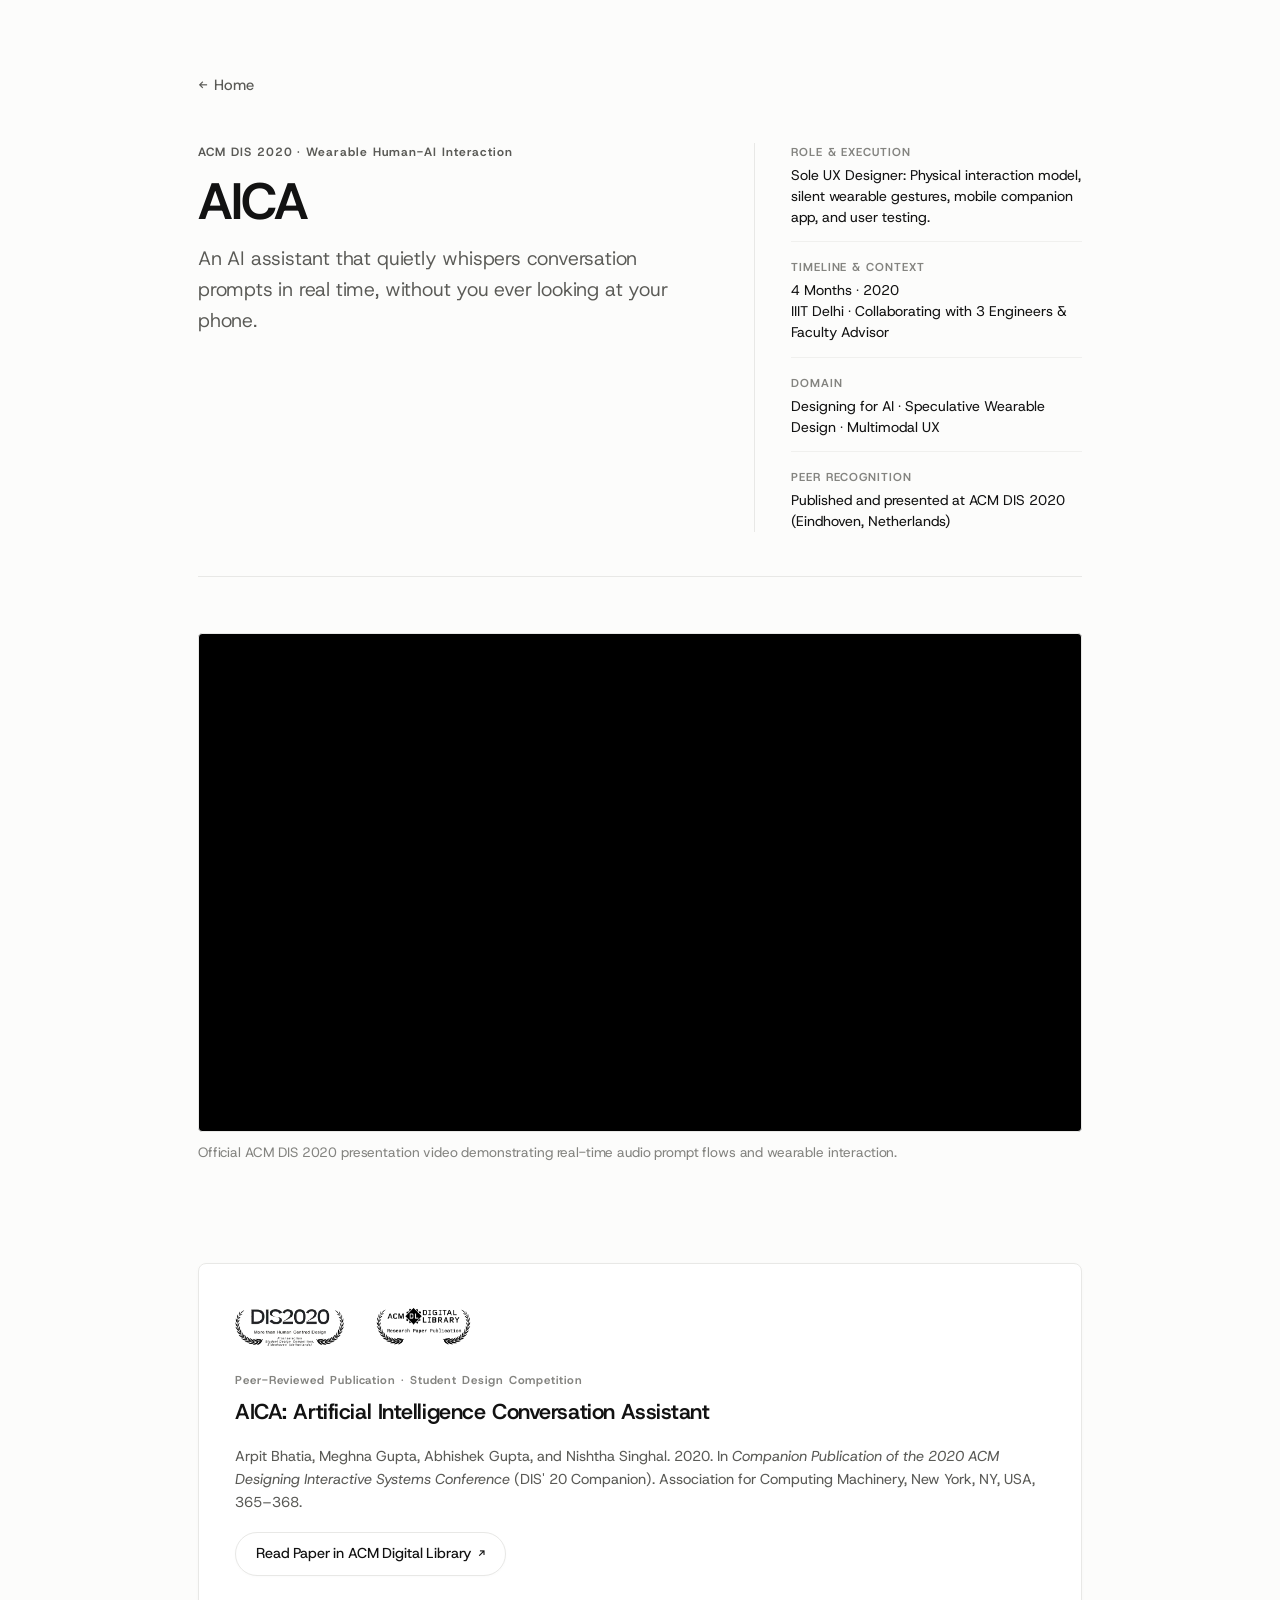
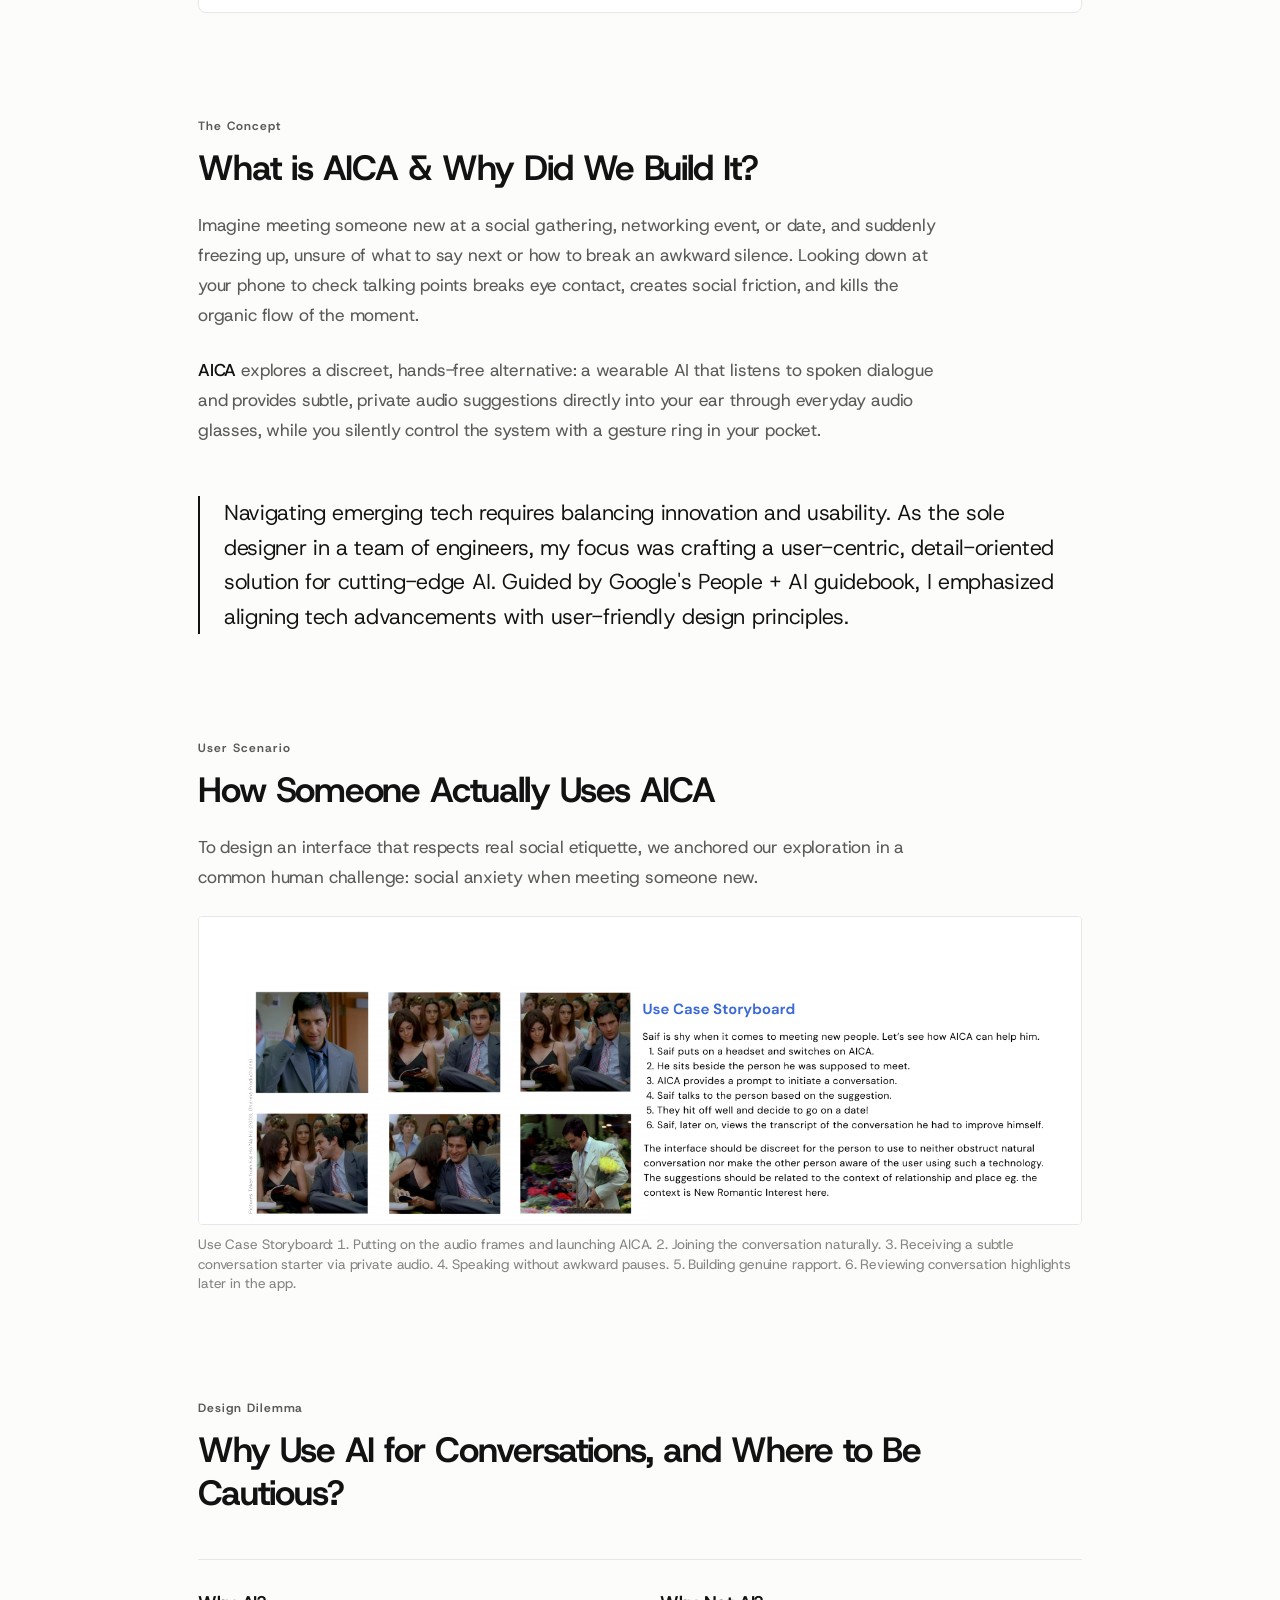
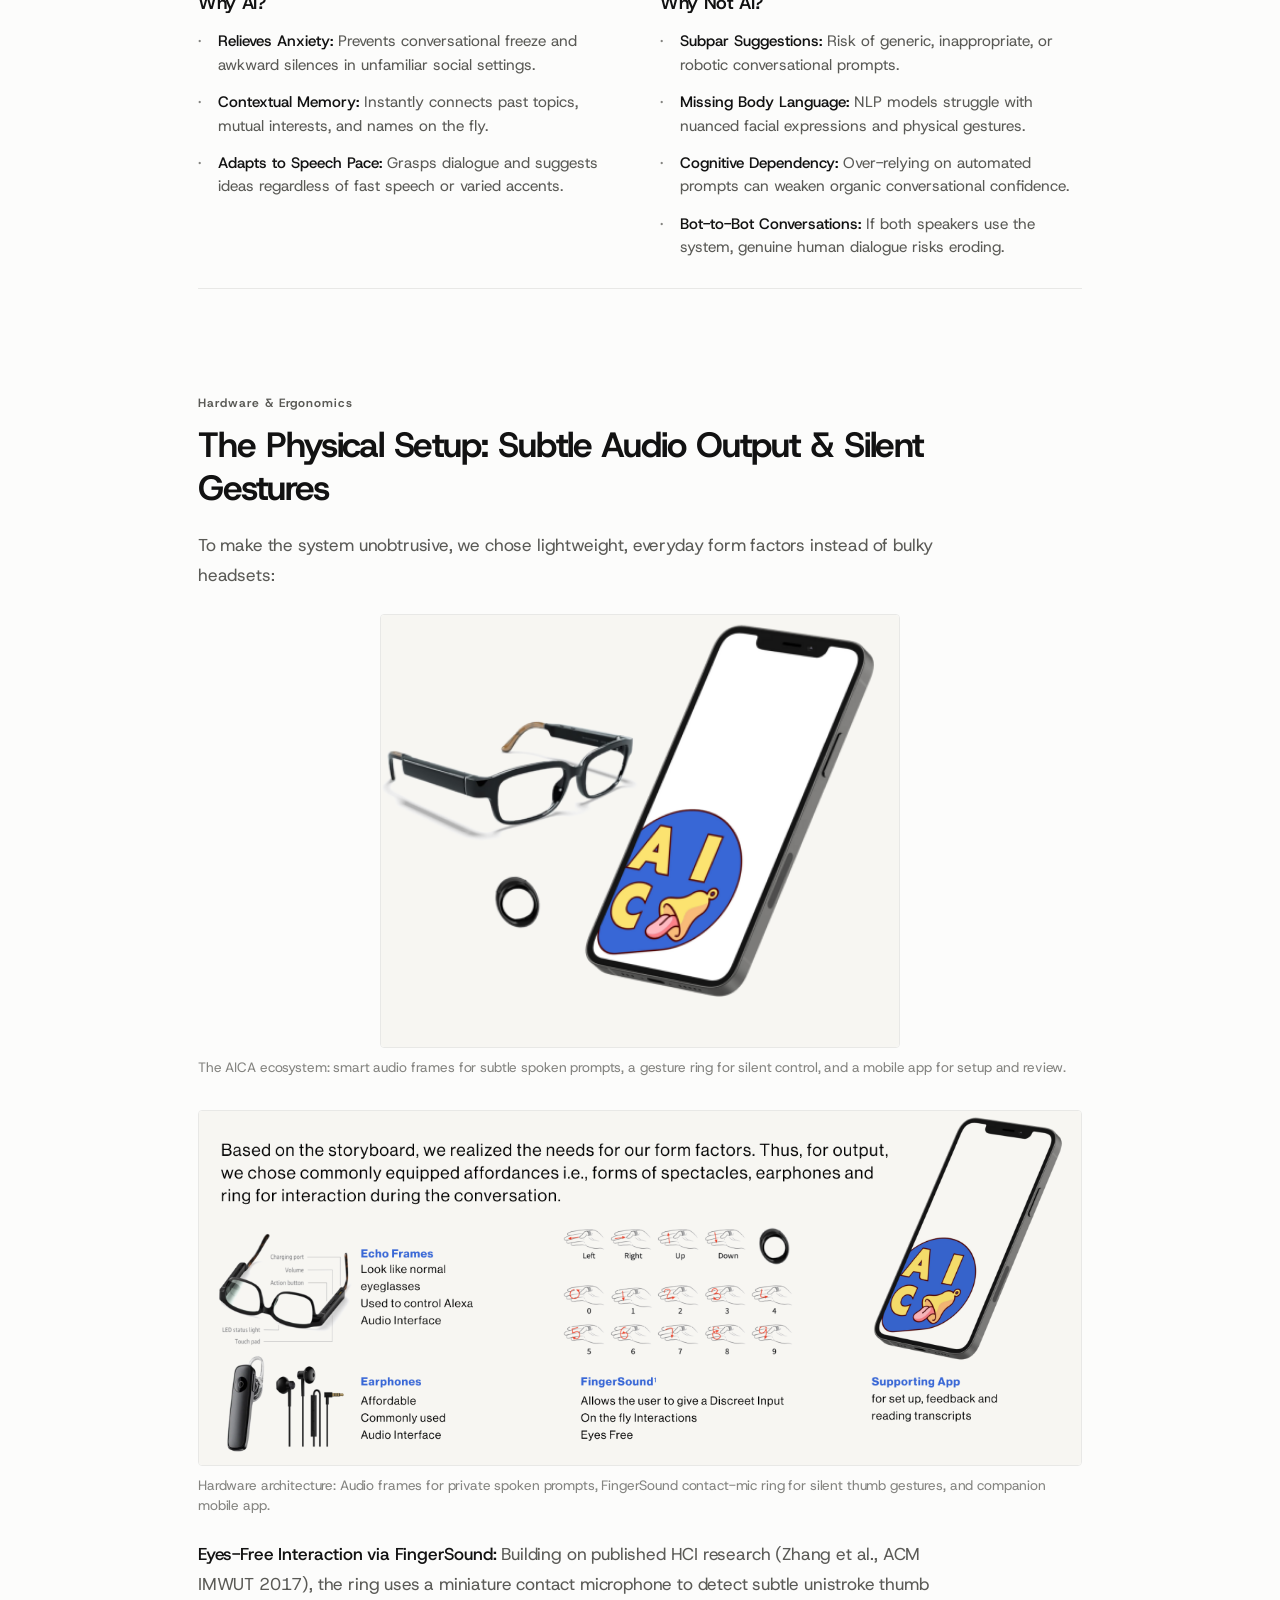
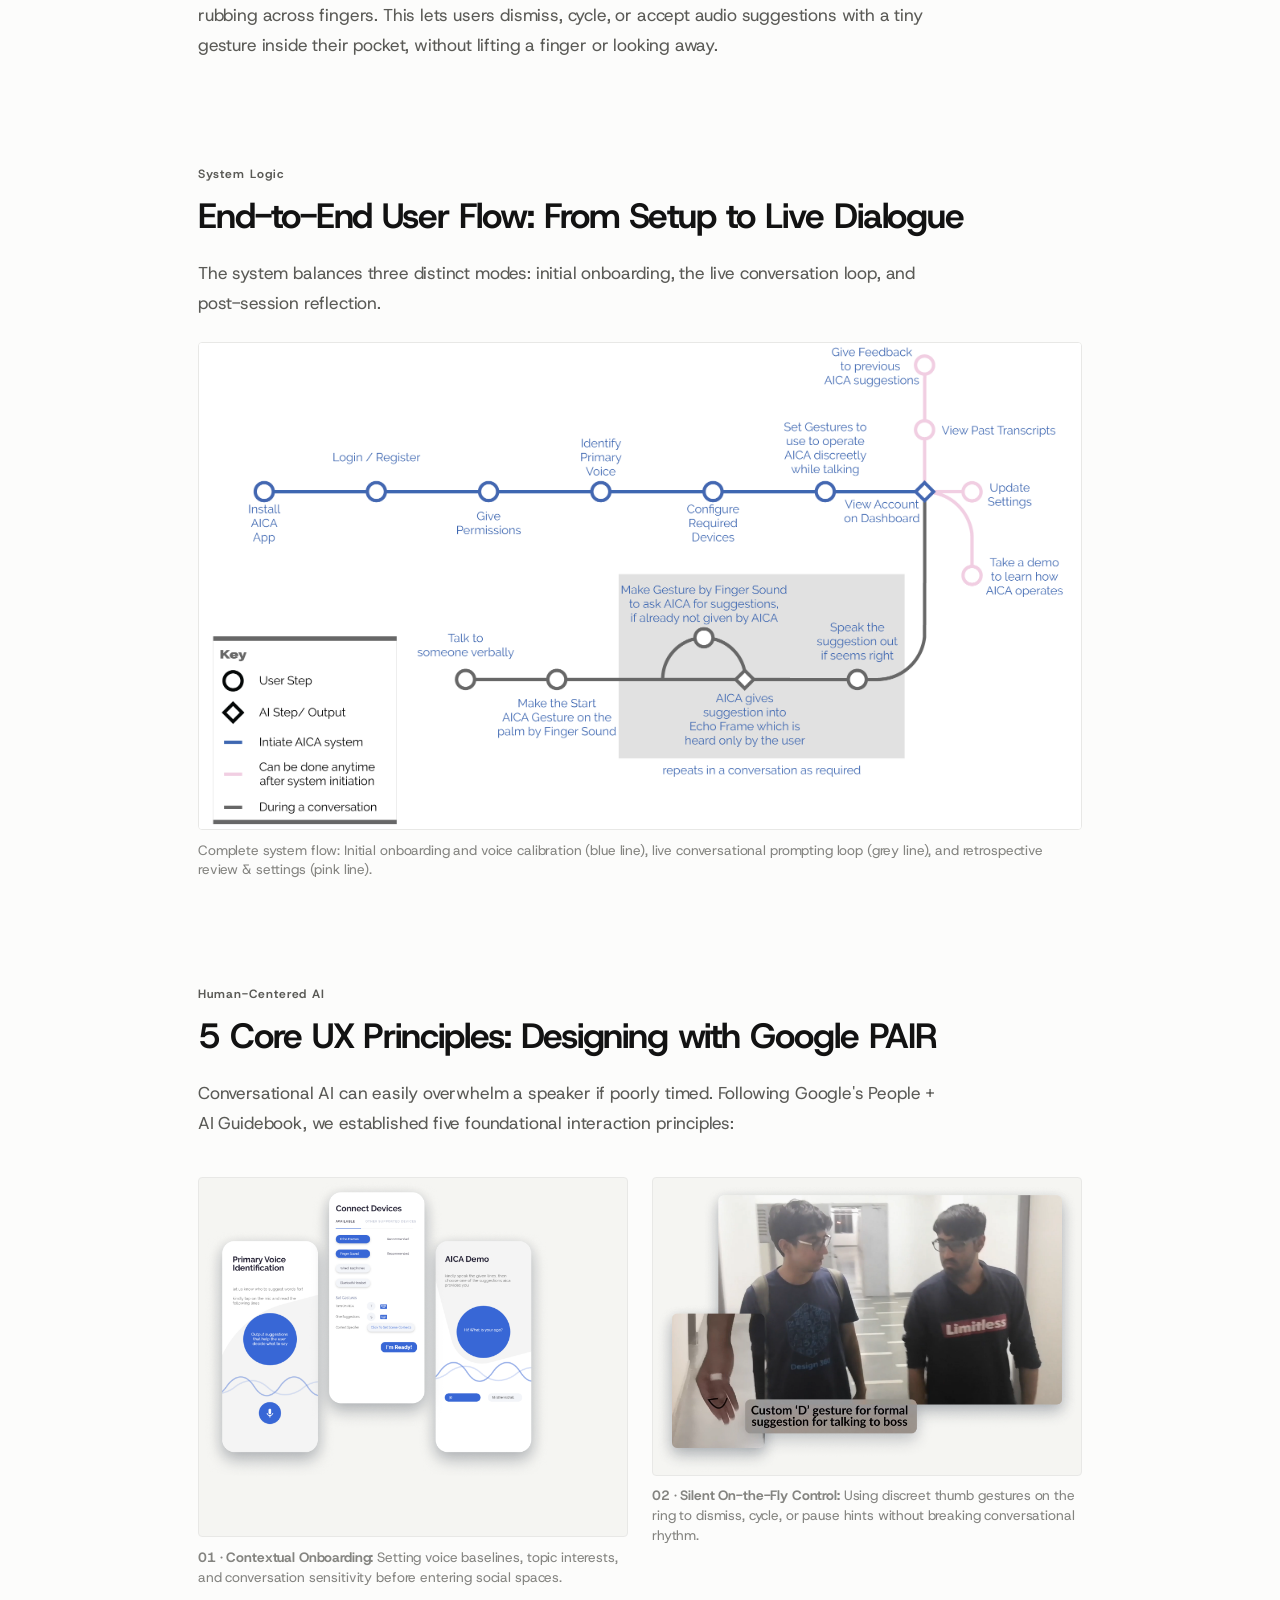
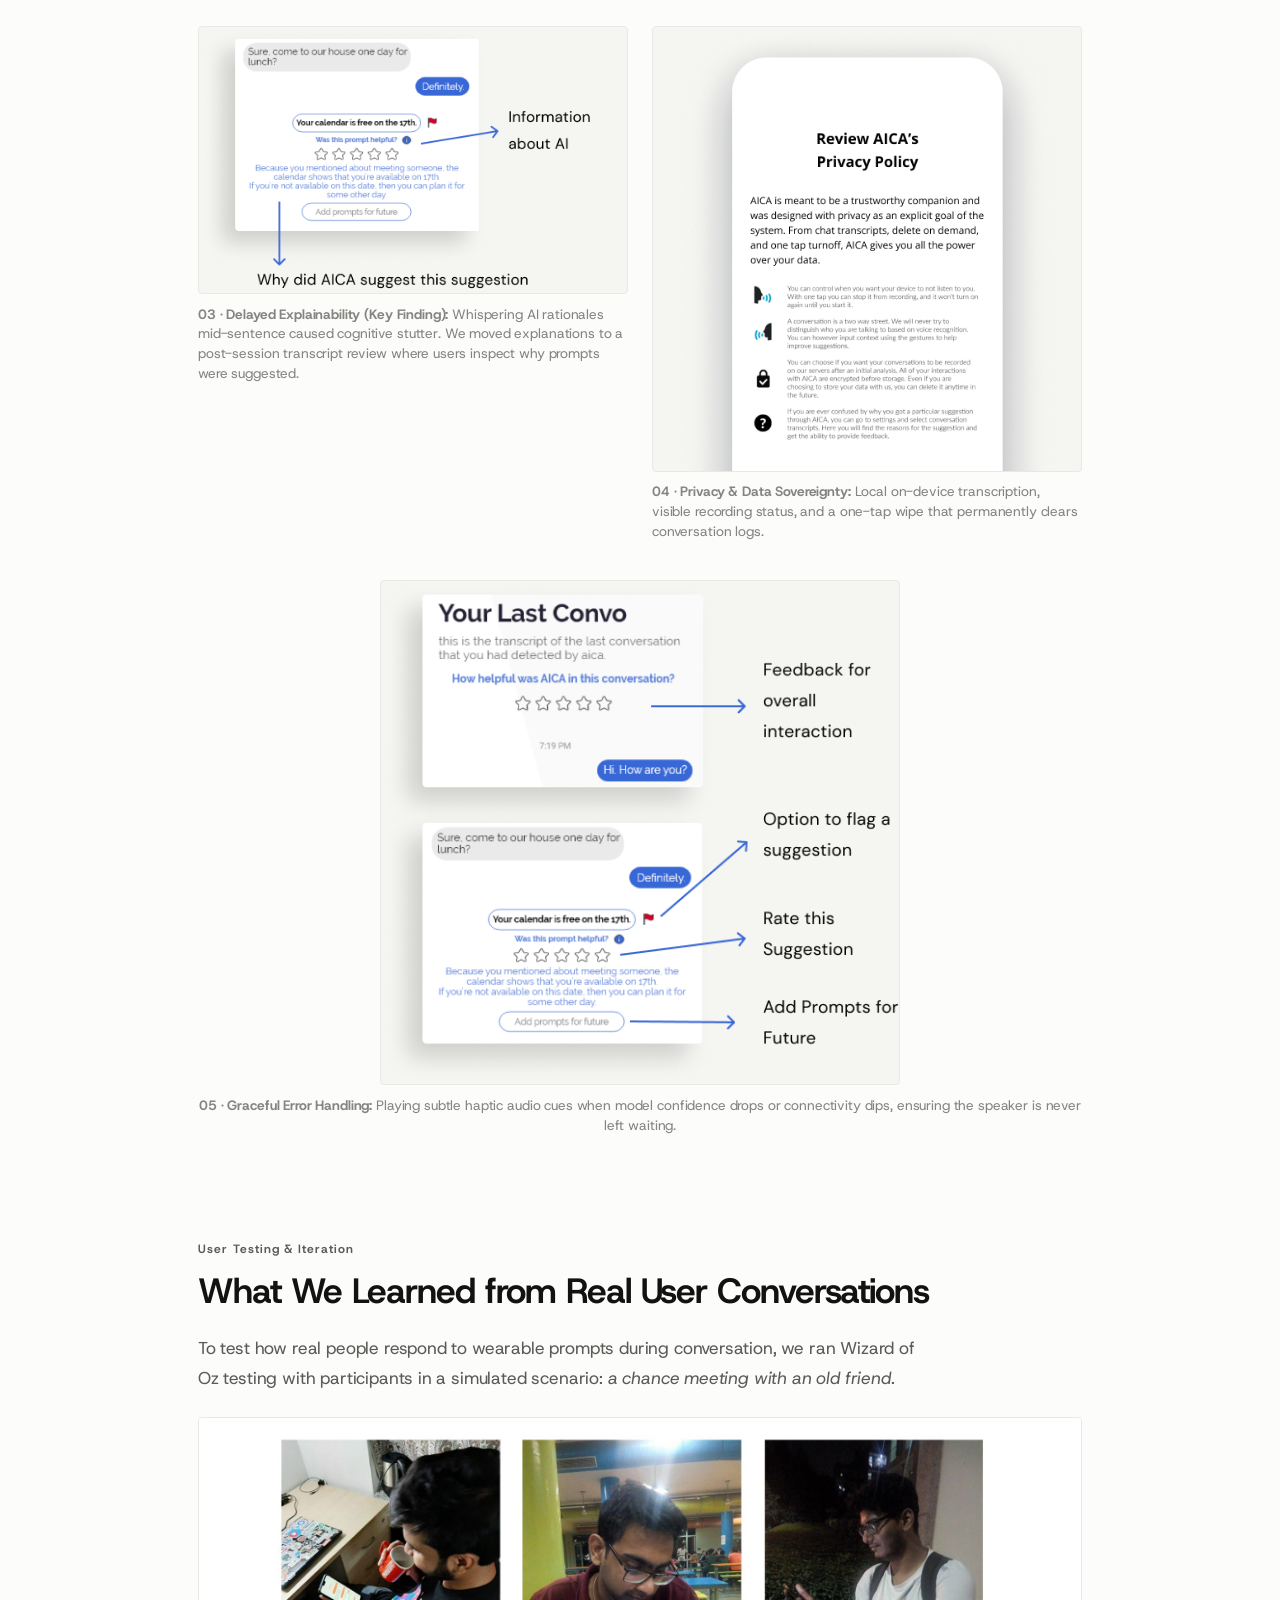
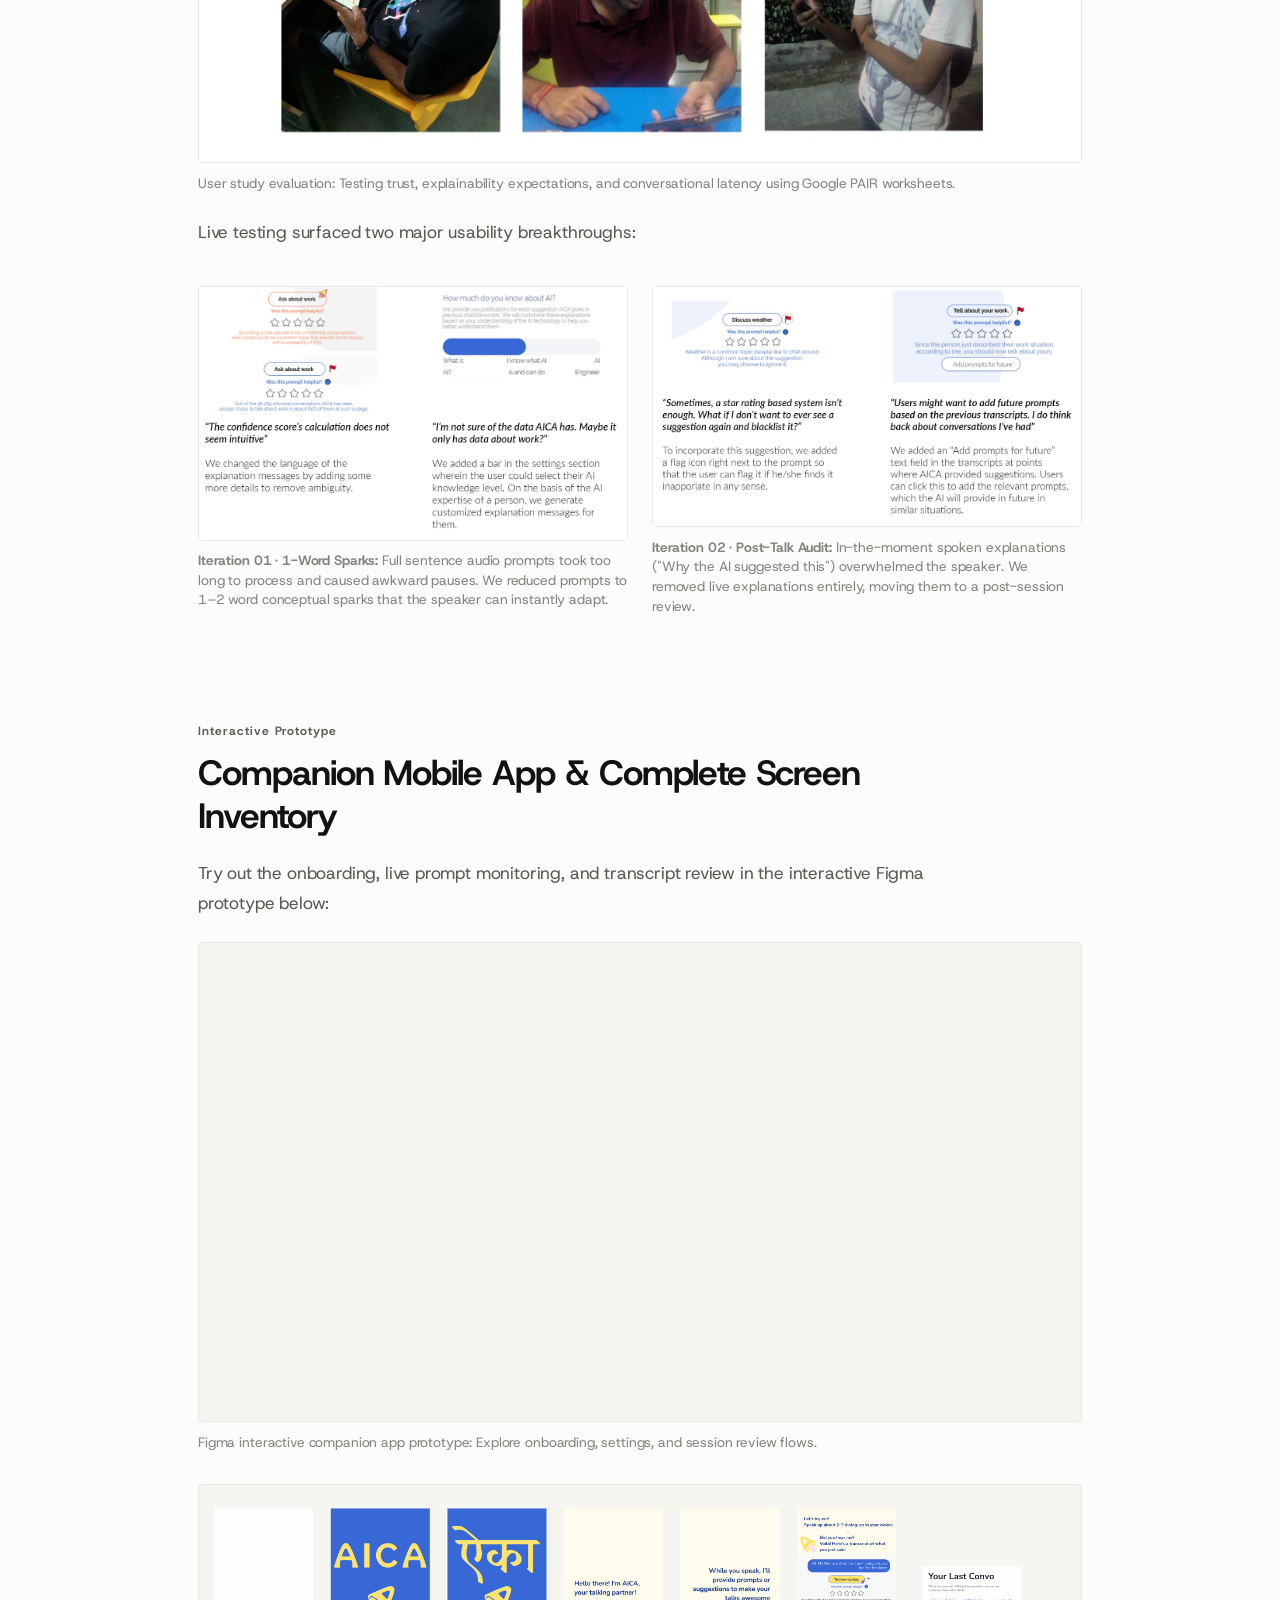
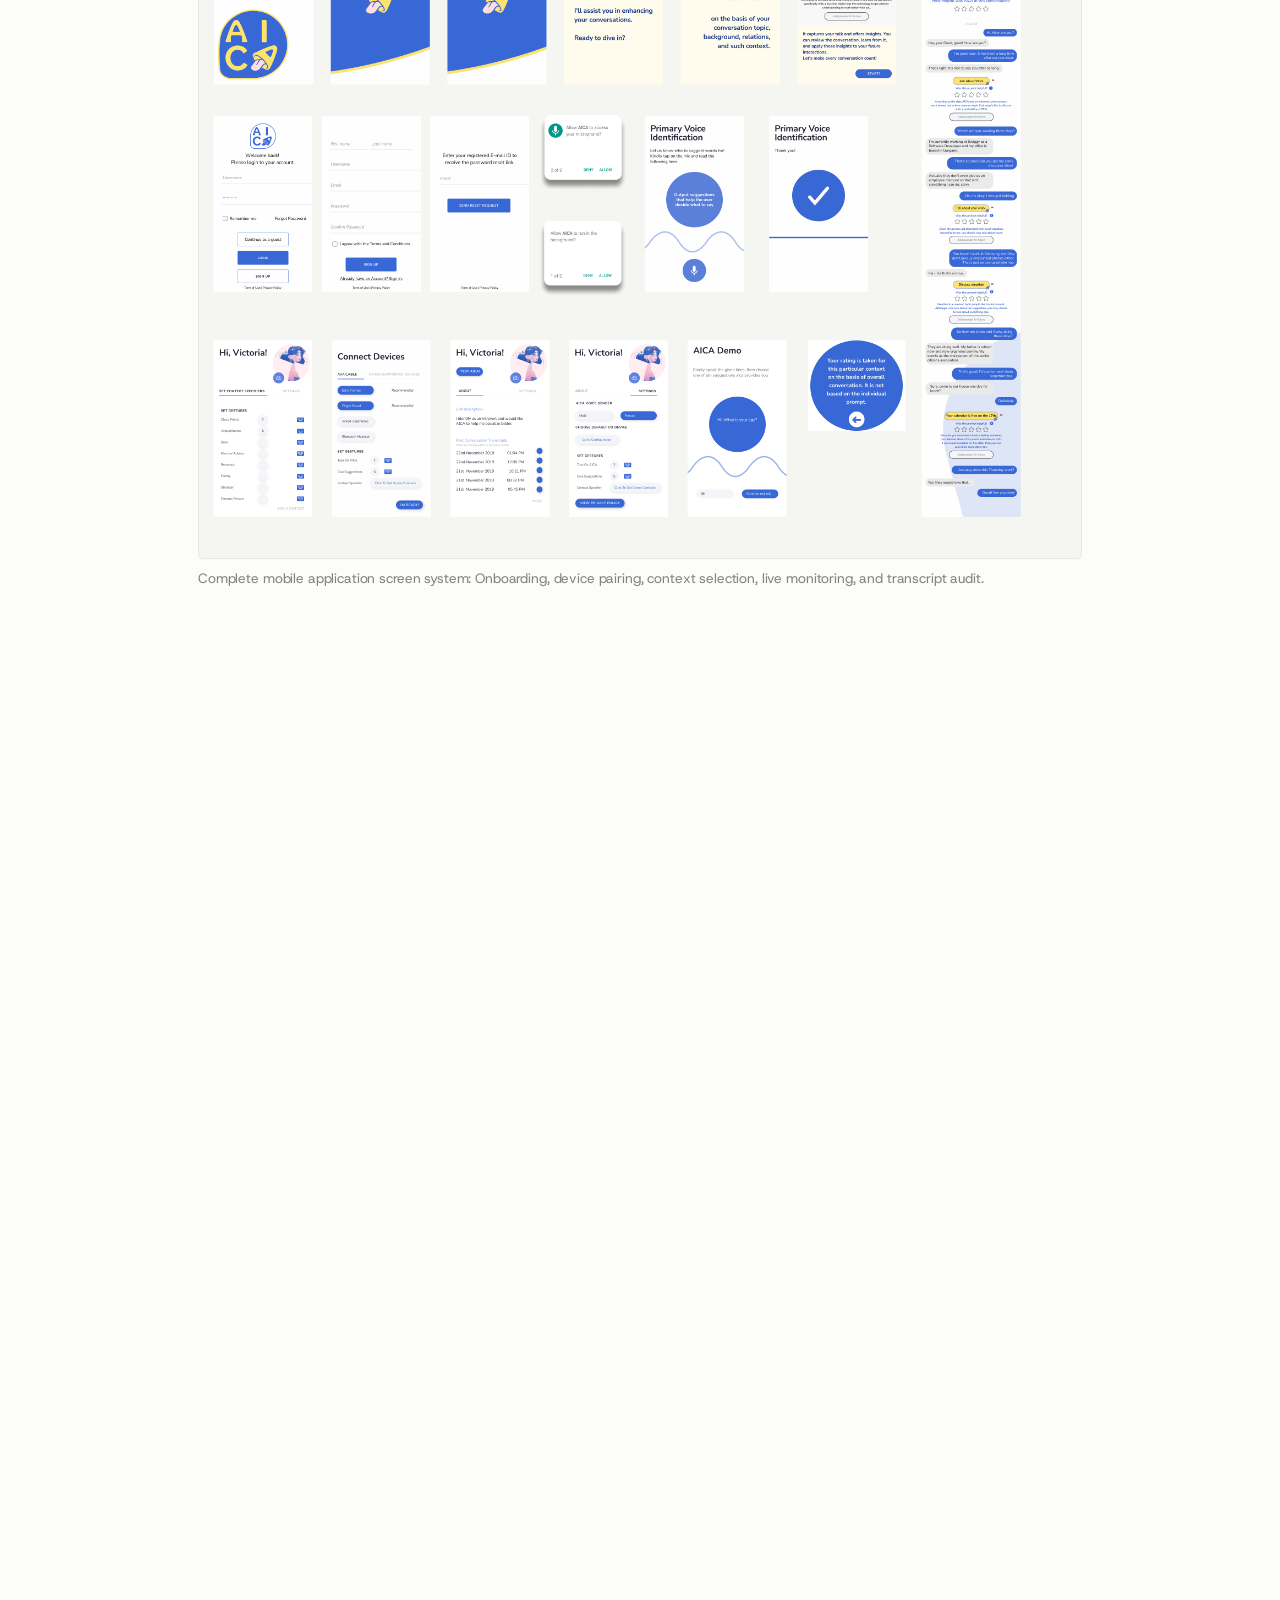
==== commit 7996be21: "Move case study metadata details into margin column for first-fold visibility" ====
--- a/aica.html
+++ b/aica.html
@@ -27,11 +27,13 @@
 
     <!-- Case Header -->
     <header class="case-header fade-in">
-      <span class="eyebrow-label">ACM DIS 2020 · Wearable Human-AI Interaction</span>
-      <h1 class="case-title">AICA</h1>
-      <p class="case-subtitle">
-        An AI assistant that quietly whispers conversation prompts in real time, without you ever looking at your phone.
-      </p>
+      <div class="case-header-intro">
+        <span class="eyebrow-label">ACM DIS 2020 · Wearable Human-AI Interaction</span>
+        <h1 class="case-title">AICA</h1>
+        <p class="case-subtitle">
+          An AI assistant that quietly whispers conversation prompts in real time, without you ever looking at your phone.
+        </p>
+      </div>
 
       <div class="case-meta-grid">
         <div class="meta-item">
@@ -51,9 +53,11 @@
           <span class="meta-value">Published and presented at ACM DIS 2020 (Eindhoven, Netherlands)</span>
         </div>
       </div>
-
-      <!-- Official Walkthrough Video -->
-      <div class="video-frame" style="margin-top: 2rem;">
+    </header>
+
+    <!-- Official Walkthrough Video -->
+    <section class="case-section fade-in">
+      <div class="video-frame">
         <iframe 
           src="https://www.youtube.com/embed/YaKOw6scl_E?rel=0&amp;controls=1&amp;autoplay=0&amp;mute=0&amp;vq=hd1080&amp;hd=1" 
           title="AICA: Artificial Intelligence Conversation Assistant | DIS 2020" 
@@ -62,7 +66,7 @@
         </iframe>
       </div>
       <p class="media-caption">Official ACM DIS 2020 presentation video demonstrating real-time audio prompt flows and wearable interaction.</p>
-    </header>
+    </section>
 
     <!-- Academic Recognition & Published Paper Card -->
     <section class="case-section fade-in">
--- a/style.css
+++ b/style.css
@@ -1,4 +1,4 @@
-@import url('https://fonts.googleapis.com/css2?family=Geist:wght@300;400;500;600;700&family=Host+Grotesk:wght@300;400;500;600;700&display=swap');
+@import url('https://fonts.googleapis.com/css2?family=Geist:wght@300;400;500;600;700&family=Host+Grotesk:wght@300;400;500;600;700;800&family=IBM+Plex+Mono:wght@400;500&display=swap');
 
 /* ==========================================================================
    MINIMAL SOPHISTICATED STUDIO DESIGN SYSTEM
@@ -25,7 +25,7 @@
   --color-quote-border: #121212;
 
   /* Layout Boundaries */
-  --container-max-width: 900px;
+  --container-max-width: 980px;
   --container-padding: clamp(1.5rem, 5vw, 3rem);
 
   /* Spacing Scale */
@@ -95,26 +95,121 @@
    HOMEPAGE HERO HEADER
    ========================================================================== */
 .hero-header {
+  position: relative;
   padding-top: clamp(80px, 14vh, 150px);
   padding-bottom: clamp(60px, 10vh, 100px);
+  overflow: visible;
+}
+
+.hero-ascii-canvas {
+  position: absolute;
+  top: 0;
+  left: 50%;
+  transform: translateX(-50%);
+  width: 100vw;
+  max-width: 1200px;
+  height: 100%;
+  pointer-events: none;
+  z-index: 1;
+  mask-image: linear-gradient(to bottom, rgba(0,0,0,1) 0%, rgba(0,0,0,0.8) 65%, rgba(0,0,0,0) 100%);
+  -webkit-mask-image: linear-gradient(to bottom, rgba(0,0,0,1) 0%, rgba(0,0,0,0.8) 65%, rgba(0,0,0,0) 100%);
+}
+
+.hero-content {
+  position: relative;
+  z-index: 2;
 }
 
 .designer-name {
-  font-size: clamp(2.2rem, 4.5vw, 3.2rem);
+  font-size: clamp(2.4rem, 4.8vw, 3.4rem);
   font-weight: 600;
   letter-spacing: -0.035em;
   color: var(--color-text-primary);
   line-height: 1.15;
+  margin-bottom: 0.65rem;
+}
+
+.designer-statement {
+  font-size: clamp(1.1rem, 2.2vw, 1.35rem);
+  font-weight: 500;
+  line-height: 1.4;
+  color: var(--color-text-primary);
+  letter-spacing: -0.015em;
   margin-bottom: 1.25rem;
 }
 
-.designer-statement {
-  font-size: clamp(1.1rem, 2vw, 1.35rem);
+.designer-description {
+  font-size: clamp(1rem, 1.8vw, 1.15rem);
   font-weight: 350;
-  line-height: 1.6;
-  color: var(--color-text-secondary);
-  letter-spacing: -0.015em;
+  line-height: 1.65;
+  color: var(--color-text-secondary);
+  letter-spacing: -0.01em;
+  max-width: 680px;
+  margin-bottom: 1.5rem;
+}
+
+.designer-credentials {
+  font-size: 0.92rem;
+  font-weight: 400;
+  line-height: 1.65;
+  color: var(--color-text-tertiary);
   max-width: 660px;
+  padding-top: 1.25rem;
+  border-top: 1px solid var(--color-border);
+}
+
+.cred-label {
+  font-weight: 650;
+  color: var(--color-text-secondary);
+  text-transform: uppercase;
+  font-size: 0.72rem;
+  letter-spacing: 0.08em;
+  margin-right: 0.35rem;
+}
+
+.hero-actions {
+  margin-top: 1.5rem;
+  display: flex;
+  align-items: center;
+  gap: 1rem;
+}
+
+.resume-btn {
+  display: inline-flex;
+  align-items: center;
+  gap: 0.5rem;
+  padding: 0.55rem 1.15rem;
+  font-size: 0.88rem;
+  font-weight: 500;
+  letter-spacing: -0.01em;
+  color: var(--color-text-primary);
+  background: var(--color-surface);
+  border: 1px solid var(--color-border);
+  border-radius: 999px;
+  text-decoration: none;
+  transition: all 0.25s cubic-bezier(0.16, 1, 0.3, 1);
+}
+
+.resume-btn:hover {
+  background: var(--color-text-primary);
+  color: var(--color-bg);
+  border-color: var(--color-text-primary);
+  transform: translateY(-1px);
+}
+
+.resume-btn svg {
+  flex-shrink: 0;
+  stroke: currentColor;
+}
+
+.resume-btn .link-arrow {
+  display: inline-block;
+  font-size: 0.9em;
+  transition: transform 0.25s ease;
+}
+
+.resume-btn:hover .link-arrow {
+  transform: translate(2px, -2px);
 }
 
 /* ==========================================================================
@@ -270,66 +365,115 @@
   transform: translateX(-3px);
 }
 
-/* Case Header */
+/* ==========================================================================
+   CASE STUDY HEADER (Side-by-side Editorial Layout)
+   Pushes metadata details aside into the right margin column, freeing up
+   the first fold so project media is immediately visible.
+   ========================================================================== */
 .case-header {
-  margin-bottom: clamp(50px, 8vw, 80px);
+  display: grid;
+  grid-template-columns: 1fr;
+  gap: 2rem;
+  margin-bottom: clamp(36px, 6vw, 56px);
+  padding-bottom: clamp(28px, 4vw, 44px);
+  border-bottom: 1px solid var(--color-border);
+}
+
+@media (min-width: 860px) {
+  .case-header {
+    grid-template-columns: minmax(0, 1.35fr) minmax(260px, 0.9fr);
+    gap: clamp(2.5rem, 5vw, 4.5rem);
+    align-items: start;
+  }
+}
+
+.case-header-intro {
+  display: flex;
+  flex-direction: column;
 }
 
 .case-title {
-  font-size: clamp(2.4rem, 5vw, 3.5rem);
+  font-size: clamp(2.2rem, 4.5vw, 3.2rem);
   font-weight: 650;
   letter-spacing: -0.035em;
   color: var(--color-text-primary);
   line-height: 1.12;
-  margin-bottom: 0.85rem;
+  margin-bottom: 0.75rem;
 }
 
 .case-subtitle {
-  font-size: clamp(1.1rem, 2vw, 1.35rem);
+  font-size: clamp(1.05rem, 1.8vw, 1.22rem);
   font-weight: 350;
   line-height: 1.6;
   color: var(--color-text-secondary);
-  letter-spacing: -0.015em;
-  max-width: 740px;
-  margin-bottom: 2.25rem;
-}
-
-/* Metadata Grid */
+  letter-spacing: -0.01em;
+  max-width: 580px;
+  margin-bottom: 0;
+}
+
+/* Margin Details Column */
 .case-meta-grid {
-  display: grid;
-  grid-template-columns: repeat(2, 1fr);
-  gap: 1.75rem 2.5rem;
-  padding: 1.75rem 0;
-  border-top: 1px solid var(--color-border);
-  border-bottom: 1px solid var(--color-border);
-}
-
-@media (max-width: 680px) {
+  display: flex;
+  flex-direction: column;
+  gap: 1rem;
+  padding: 0 0 0 clamp(1.5rem, 3vw, 2.25rem);
+  border-left: 1px solid var(--color-border);
+}
+
+@media (max-width: 859px) {
+  .case-meta-grid {
+    display: grid;
+    grid-template-columns: repeat(2, 1fr);
+    gap: 1.25rem 1.5rem;
+    padding-left: 0;
+    border-left: none;
+    border-top: 1px solid var(--color-border);
+    padding-top: 1.5rem;
+  }
+}
+
+@media (max-width: 540px) {
   .case-meta-grid {
     grid-template-columns: 1fr;
-    gap: 1.25rem;
+    gap: 1rem;
   }
 }
 
 .meta-item {
   display: flex;
   flex-direction: column;
-  gap: 0.25rem;
+  gap: 0.2rem;
+  padding-bottom: 0.85rem;
+  border-bottom: 1px solid var(--color-border-subtle);
+}
+
+@media (max-width: 859px) {
+  .meta-item {
+    padding-bottom: 0;
+    border-bottom: none;
+  }
+}
+
+@media (min-width: 860px) {
+  .meta-item:last-child {
+    padding-bottom: 0;
+    border-bottom: none;
+  }
 }
 
 .meta-label {
-  font-size: 0.75rem;
-  text-transform: none;
-  letter-spacing: 0.05em;
-  color: var(--color-text-tertiary);
-  font-weight: 500;
+  font-size: 0.72rem;
+  text-transform: uppercase;
+  letter-spacing: 0.08em;
+  color: var(--color-text-tertiary);
+  font-weight: 650;
 }
 
 .meta-value {
-  font-size: 0.925rem;
+  font-size: 0.88rem;
   color: var(--color-text-primary);
   font-weight: 400;
-  line-height: 1.5;
+  line-height: 1.48;
 }
 
 /* ==========================================================================
